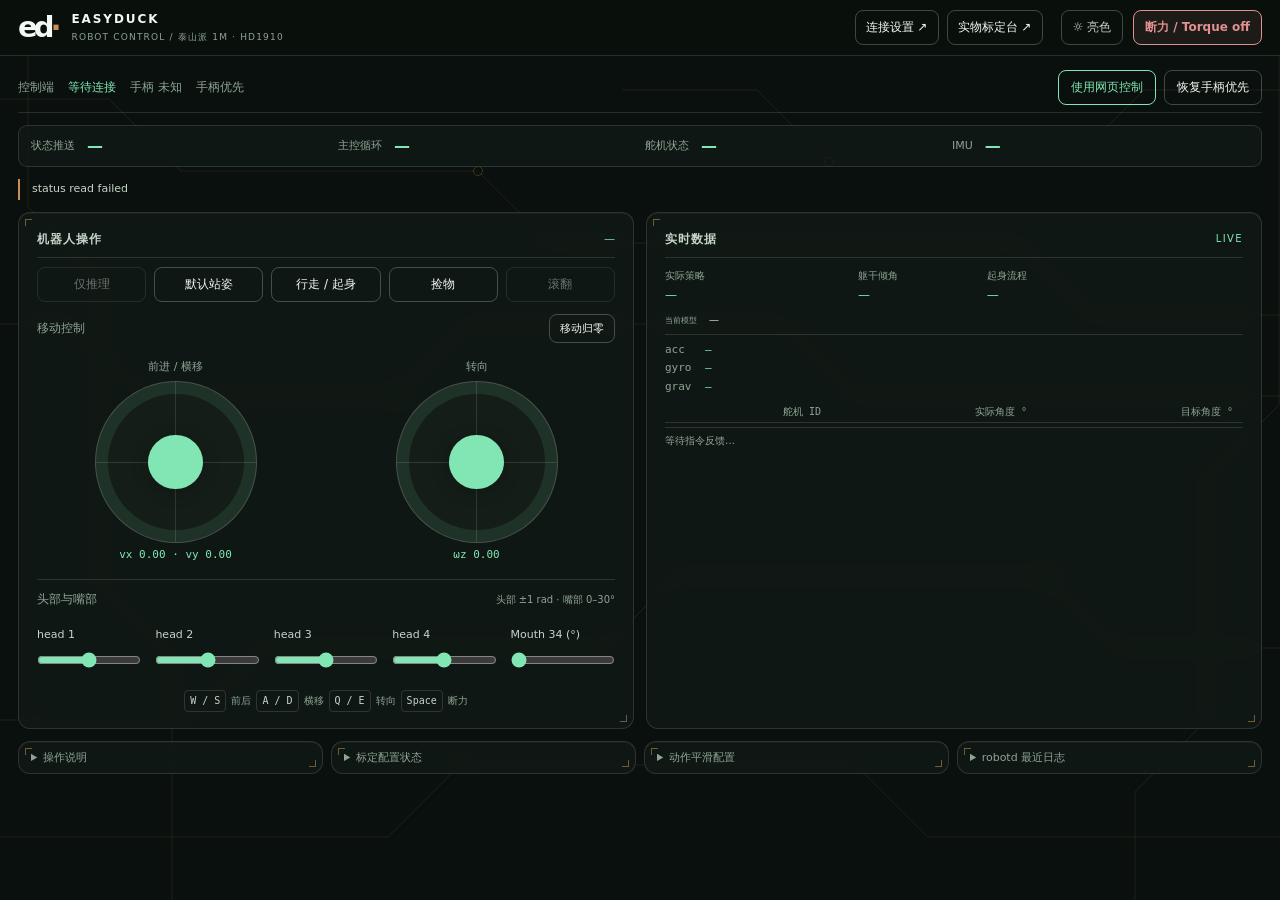
==== web/assets/index.html @ 4fa6df79 "feat(web): #261022 统一控制页主题并精简操作与数据布局 - 增加暗亮主题切换及主题偏好保存 - 统一背景、卡片、按钮和摇杆外观 - 并排显示操作区与实时数据，折叠辅助信息 - 调整中" ====
<!doctype html>
<html lang="zh-CN" data-theme="night">
<head><meta charset="utf-8"><meta name="setup-port" content="__SETUP_PORT__"><meta name="viewport" content="width=device-width, initial-scale=1">
<title>Easyduck · 机器人控制</title><link rel="stylesheet" href="style.css"></head>
<body>
<div class="pcb" aria-hidden="true"><svg viewBox="0 0 1600 1000" preserveAspectRatio="xMidYMid slice"><g class="traces">
<path d="M0 110H210L290 190H620L700 270H1220L1300 350H1600"/><path d="M0 360H170L250 440H530L610 360H960L1040 440H1600"/><path d="M1600 100H1360L1280 180H1010L930 100H780"/><path d="M0 800H300L380 720H760L840 640H1250L1330 720H1600"/><path d="M120 0V230L200 310V650L280 730V1000"/><path d="M1510 0V450L1430 530V800L1350 880V1000"/><path d="M0 930H520L600 850H1040L1120 930H1600"/>
</g><g class="pads"><circle cx="620" cy="190" r="5"/><circle cx="1010" cy="180" r="5"/><circle cx="530" cy="440" r="5"/><circle cx="1250" cy="640" r="5"/><circle cx="600" cy="850" r="5"/></g></svg></div>
<div class="wrap"><header class="top"><div class="brand"><span class="brand-mark" aria-hidden="true">ed<span>·</span></span><div class="titles"><b>EASYDUCK</b><span>ROBOT CONTROL / 泰山派 1M · HD1910</span></div></div><nav class="top-nav page-nav" aria-label="页面切换"><a id="nav-settings">连接设置 ↗</a><a id="nav-calibration">实物标定台 ↗</a></nav><div class="header-actions"><button id="theme-button" type="button" aria-label="切换暗亮主题">☼ 亮色</button><button class="stop" id="stop">断力 / Torque off</button></div></header>

<main class="page console-page">
<section class="connection-strip" aria-label="控制入口"><div class="connection-info">控制端 <b id="control-owner">等待连接</b><span>手柄 <span id="pad-connection">未知</span></span><span id="control-rule">手柄优先</span></div><div class="buttons"><button id="use-web">使用网页控制</button><button id="use-pad">恢复手柄优先</button></div></section>
<section class="metrics" aria-label="实时状态"><article><small>状态推送</small><strong id="rx">—</strong></article><article><small>主控循环</small><strong id="rl">—</strong></article><article><small>舵机状态</small><strong id="servos">—</strong></article><article><small>IMU</small><strong id="imu">—</strong></article></section>
<div class="status-message" id="message" role="status">正在连接机器人…</div>
<div class="console-grid">
<section class="card control-panel" aria-label="机器人操作">
<div class="panel-heading"><h2>机器人操作</h2><span id="mode">—</span></div>
<div class="buttons mode-buttons"><button data-mode="shadow" disabled title="当前网页未开放仅推理模式">仅推理</button><button data-mode="hold">默认站姿</button><button data-mode="policy">行走 / 起身</button><button id="pick">捡物</button><button id="roulade" disabled title="当前网页未开放滚翻控制">滚翻</button></div>
<div class="motion-heading"><h3>移动控制</h3><button id="zero">移动归零</button></div>
<div class="joysticks"><div class="joystick-side"><label id="left-label">前进 / 横移</label><div class="joy" id="joy-left" role="group" aria-labelledby="left-label"><div class="knob"></div></div><p class="joy-value">vx <span id="vxValue">0.00</span> · vy <span id="vyValue">0.00</span></p></div><div class="joystick-side"><label id="right-label">转向</label><div class="joy" id="joy-right" role="group" aria-labelledby="right-label"><div class="knob"></div></div><p class="joy-value">ωz <span id="wzValue">0.00</span></p></div></div>
<div class="head-heading"><h3>头部与嘴部</h3><span>头部 ±1 rad · 嘴部 0–30°</span></div><div class="controls" id="head-controls"></div>
<p class="key-note"><kbd>W / S</kbd> 前后 <kbd>A / D</kbd> 横移 <kbd>Q / E</kbd> 转向 <kbd>Space</kbd> 断力</p>
</section>
<section class="card data-panel" aria-label="实时数据">
<div class="panel-heading"><h2>实时数据</h2><span class="live-label">LIVE</span></div>
<div class="policy-strip"><div><small>实际策略</small><strong id="recovery-phase">—</strong></div><div><small>躯干倾角</small><strong id="tilt-angle">—</strong></div><div><small>起身流程</small><strong id="recovery-timer">—</strong></div></div>
<div class="model-line"><small>当前模型</small><span id="active-model">—</span></div>
<div class="imu-lines"><div><b>acc</b><span id="acc-values">—</span></div><div><b>gyro</b><span id="gyro-values">—</span></div><div><b>grav</b><span id="gravity-values">—</span></div></div>
<div class="table"><table><thead><tr><th>舵机 ID</th><th>实际角度 °</th><th>目标角度 °</th></tr></thead><tbody id="joints"></tbody></table></div>
<p class="hint" id="command-health">等待指令反馈…</p>
</section></div>
<div class="diagnostics">
<details class="card"><summary>操作说明</summary><p class="hint">默认站姿会上力；行走 / 起身启动策略；捡物请求 4 秒动作。打开页面或切换主题不会自动上力。窗口失焦或页面隐藏时移动输入归零，关闭页面释放网页控制权。</p><p class="hint">切换控制端会停止策略并保持当前姿态。进入标定会断力并停止正式控制，请先放稳机器人。状态请求成功不等于动作完成。</p><p class="hint">摇杆松手归零，最大速度 vx ±0.4、vy ±0.3、ωz ±1.0。头部参数单位为弧度，嘴部为 34 号舵机。</p></details>
<details class="card"><summary>标定配置状态</summary><p id="calibration-status" class="hint">标定状态：等待读取</p></details>
<details class="card"><summary>动作平滑配置</summary><div class="controls"><label>腿部 α<input id="leg-alpha" type="range" min="0" max="0.95" value="0.45" step="0.05" disabled></label><label>头部 α<input id="head-alpha" type="range" min="0" max="0.95" value="0.45" step="0.05" disabled></label></div><p class="hint">现有 IPC 不提供此设置，保持原配置。</p></details>
<details class="card"><summary>robotd 最近日志</summary><pre id="runtime-log">—</pre></details>
</div></main></div><script src="app.js"></script></body></html>
---- web/assets/style.css ----
:root{--bg:#0a100d;--panel:rgba(18,26,22,.82);--panel-solid:#141d18;--ink:#f2f8f3;--ink-2:#c6d5c9;--ink-3:#8ea595;--line:rgba(242,248,243,.13);--line-2:rgba(242,248,243,.24);--copper:#c99055;--copper-dim:rgba(201,144,85,.12);--pulse:#82e6b4;--pulse-dim:rgba(130,230,180,.10);--bad:#e29090;--card-hover:rgba(24,34,28,.92);--r:14px;color-scheme:dark}
html[data-theme=day]{--bg:#ece7dc;--panel:rgba(255,253,247,.88);--panel-solid:#fffdf7;--ink:#141a16;--ink-2:#3d4a41;--ink-3:#6f7d73;--line:rgba(20,26,22,.14);--line-2:rgba(20,26,22,.28);--copper:#8a5a24;--copper-dim:rgba(138,90,36,.09);--pulse:#2f7a55;--pulse-dim:rgba(47,122,85,.09);--bad:#a34f4f;--card-hover:rgba(255,253,247,.98);color-scheme:light}
*{box-sizing:border-box}html{scroll-padding-top:100px}body{margin:0;min-height:100vh;color:var(--ink);background:var(--bg);font:14px/1.75 "PingFang SC","Microsoft YaHei",system-ui,sans-serif;-webkit-font-smoothing:antialiased}button,input{font:inherit}button,a,input{touch-action:manipulation}[hidden]{display:none!important}
.pcb{position:fixed;inset:0;pointer-events:none;opacity:.7}.pcb svg{width:100%;height:100%}.traces{fill:none;stroke:var(--copper);stroke-width:1;opacity:.2}.pads{fill:var(--bg);stroke:var(--copper);opacity:.45}html[data-theme=day] .pcb{opacity:.6}.wrap{position:relative}.top{position:sticky;top:0;z-index:30;display:flex;align-items:center;justify-content:space-between;gap:20px;min-height:78px;padding:12px 30px;border-bottom:1px solid var(--line);background:var(--bg);background:color-mix(in srgb,var(--bg) 88%,transparent);backdrop-filter:blur(16px)}.brand{display:flex;align-items:center;gap:14px}.brand-mark{font-size:36px;font-weight:800;line-height:1;letter-spacing:-4px}.brand-mark span{color:var(--copper)}.titles b{display:block;font-size:14px;letter-spacing:.16em}.titles>span{display:block;font-size:10px;letter-spacing:.13em;color:var(--ink-3)}.header-actions{display:flex;align-items:center;gap:10px;flex-wrap:wrap}
button,.page-nav a{display:inline-flex;justify-content:center;align-items:center;font-size:13px;cursor:pointer;color:var(--ink);background:transparent;border:1px solid var(--line-2);border-radius:8px;padding:9px 15px;text-decoration:none;transition:background .2s,border-color .2s}button:hover,.page-nav a:hover{border-color:var(--pulse);background:var(--pulse-dim);color:var(--pulse)}button:focus-visible,a:focus-visible,summary:focus-visible{outline:2px solid var(--pulse);outline-offset:3px}button:disabled{opacity:.4;cursor:not-allowed}.stop{color:var(--bad);border-color:var(--bad);background:color-mix(in srgb,var(--bad) 9%,transparent);font-weight:600}.stop:hover{color:var(--bad);border-color:var(--bad);background:color-mix(in srgb,var(--bad) 18%,transparent)}#theme-button{font-size:12px;color:var(--ink-2)}#use-web{color:var(--pulse);border-color:var(--pulse)}.buttons{display:flex;flex-wrap:wrap;gap:10px}.page-nav{display:grid;gap:10px}.page-nav a{justify-content:space-between;padding:11px 13px}.page-nav a span{color:var(--copper)}.status-message{border-left:2px solid var(--copper);padding:2px 12px;font-size:12px;color:var(--ink-2);overflow-wrap:anywhere}#mode{font-size:12px;font-weight:400;letter-spacing:0;color:var(--pulse)}
.joysticks{display:flex;justify-content:space-around;gap:20px;margin:22px 0}.joystick-side{text-align:center;min-width:0}.joystick-side label{display:block;margin-bottom:14px;font-size:12px;color:var(--ink-3)}.joy{width:200px;max-width:100%;aspect-ratio:1;border-radius:50%;background:linear-gradient(var(--line),var(--line)) center/1px 100% no-repeat,linear-gradient(var(--line),var(--line)) center/100% 1px no-repeat,var(--panel-solid);border:1px solid var(--line-2);position:relative;touch-action:none;user-select:none;cursor:grab;box-shadow:inset 0 0 0 17px var(--pulse-dim)}.joy:active{cursor:grabbing;border-color:var(--pulse)}.knob{position:absolute;width:34%;height:34%;left:33%;top:33%;border-radius:50%;background:var(--pulse);box-shadow:0 3px 18px #0003;pointer-events:none}.joy-value{font:12px ui-monospace,monospace;color:var(--pulse);margin:14px 0 0}

.page{max-width:1760px;margin:auto;padding:10px 18px 16px;display:grid;gap:8px}.top{min-height:56px;padding:8px 18px;gap:18px}.brand-mark{font-size:29px}.titles b{font-size:12px}.titles>span{font-size:9px}.header-actions{flex-wrap:nowrap}.top-nav{margin-left:auto;display:flex;gap:8px}.top-nav a{font-size:12px;padding:6px 10px}.header-actions button{padding:6px 11px}.connection-strip{display:flex;justify-content:space-between;align-items:center;gap:12px;min-height:38px;border-bottom:1px solid var(--line);padding-bottom:7px}.connection-info{display:flex;align-items:center;flex-wrap:wrap;gap:14px;font-size:12px;color:var(--ink-3)}.connection-info b{color:var(--pulse);font-weight:550}.buttons{display:flex;flex-wrap:wrap;gap:8px}button{font-size:12px;padding:6px 12px}.connection-strip .buttons{flex-shrink:0}.metrics{display:grid;grid-template-columns:repeat(4,minmax(0,1fr));gap:10px;padding:6px 12px;border:1px solid var(--line);border-radius:9px;background:var(--panel)}.metrics article{display:flex;align-items:center;gap:12px;min-width:0}.metrics small{font-size:11px;color:var(--ink-3)}.metrics strong{font-size:16px;font-weight:550;color:var(--pulse);overflow-wrap:anywhere;font-variant-numeric:tabular-nums}.status-message{margin:0;font-size:11px;line-height:1.5;min-height:17px}.console-grid{display:grid;grid-template-columns:minmax(0,1fr) minmax(0,1fr);gap:12px;align-items:stretch}.card{position:relative;min-width:0;padding:12px 15px;background:var(--panel);border:1px solid var(--line);border-radius:12px;backdrop-filter:blur(9px);box-shadow:0 1px 0 #ffffff0a inset}.card:before,.card:after{content:"";position:absolute;width:6px;height:6px;border:1px solid var(--copper);opacity:.55;pointer-events:none}.card:before{top:6px;left:6px;border-right:0;border-bottom:0}.card:after{bottom:6px;right:6px;border-top:0;border-left:0}h2,h3,p{margin:0}h2{font-size:12px;font-weight:600;letter-spacing:.08em;color:var(--ink-2)}h3{font-size:12px;font-weight:500;color:var(--ink-3)}small,.hint{color:var(--ink-3)}.hint{font-size:11px;line-height:1.6;overflow-wrap:anywhere}.panel-heading{display:flex;align-items:center;justify-content:space-between;gap:12px;padding-bottom:7px;border-bottom:1px solid var(--line);margin-bottom:9px}.live-label{font-size:10px;letter-spacing:.14em;color:var(--pulse)}#mode{margin:0;font-size:11px;color:var(--pulse)}.mode-buttons button{flex:1;white-space:nowrap}.motion-heading,.head-heading{display:flex;align-items:center;justify-content:space-between;gap:10px;margin-top:12px}.motion-heading button{font-size:11px;padding:4px 10px}.head-heading{padding-top:9px;border-top:1px solid var(--line)}.head-heading span{font-size:10px;color:var(--ink-3)}.joysticks{margin:8px 0 10px;gap:24px}.joystick-side label{margin-bottom:5px;font-size:11px;color:var(--ink-3)}.joy{width:clamp(112px,18vh,156px);box-shadow:inset 0 0 0 12px var(--pulse-dim)}.joy-value{font-size:11px;margin-top:5px}.controls{display:grid;grid-template-columns:repeat(5,minmax(0,1fr));gap:14px;margin-top:10px}.controls label{font-size:11px;color:var(--ink-2);min-width:0}.controls input[type=range]{display:block;width:100%;margin:8px 0 4px;accent-color:var(--pulse)}.controls input:disabled{opacity:.4}.key-note{display:flex;align-items:center;justify-content:center;flex-wrap:wrap;gap:5px;margin-top:13px;font-size:10px;color:var(--ink-3)}kbd{padding:1px 5px;border:1px solid var(--line);border-radius:4px;font-size:10px;color:var(--ink-2)}
.policy-strip{display:grid;grid-template-columns:1fr .65fr 1.4fr;gap:10px;align-items:start}.policy-strip small{display:block;font-size:10px;margin-bottom:1px}.policy-strip strong{display:block;font-size:12px;font-weight:500;color:var(--pulse);overflow-wrap:anywhere}.model-line{display:flex;gap:12px;align-items:baseline;min-width:0;padding:5px 0;border-bottom:1px solid var(--line);font-size:10px}.model-line small{white-space:nowrap}.model-line span{min-width:0;overflow-wrap:anywhere;color:var(--ink-2)}.imu-lines{display:grid;grid-template-columns:1fr;gap:1px;padding:6px 0;font:11px/1.6 ui-monospace,monospace;color:var(--pulse)}.imu-lines div{display:flex;gap:10px}.imu-lines b{color:var(--ink-3);font-weight:400;min-width:30px}.table{overflow-x:auto}table{width:100%;border-collapse:collapse;text-align:right;font:11px/15px ui-monospace,monospace;font-variant-numeric:tabular-nums}td,th{padding:1px 9px;border-bottom:1px solid var(--line)}th{font-weight:400;font-size:10px;color:var(--ink-3)}tr:last-child td{border-bottom:0}tr.missing{opacity:.5}#command-health{font-size:10px;line-height:1.5;border-top:1px solid var(--line);padding-top:5px;margin-top:4px}.diagnostics{display:flex;align-items:start;gap:8px;flex-wrap:wrap}.diagnostics details{padding:6px 12px;flex:1;min-width:130px}.diagnostics details[open]{flex:1 0 100%}.diagnostics summary{cursor:pointer;color:var(--ink-3);font-size:11px}.diagnostics details[open] summary{color:var(--ink-2);margin-bottom:8px}.diagnostics .hint+.hint{margin-top:8px}.diagnostics .controls{grid-template-columns:repeat(2,minmax(0,1fr))}.warn{font-size:11px;color:var(--copper);overflow-wrap:anywhere}pre{margin:0;max-height:240px;overflow:auto;white-space:pre-wrap;overflow-wrap:anywhere;font-size:11px;color:var(--ink-3)}
@media(min-width:1100px) and (min-height:800px){.page{padding-top:14px;gap:12px}.card{padding:16px 18px}td,th{padding:3px 10px}.joysticks{margin:14px 0}.joy{width:clamp(130px,18vh,180px)}.head-heading{margin-top:18px}.controls{margin-top:15px}.key-note{margin-top:18px}}
@media(max-width:1000px){.top{flex-wrap:wrap;gap:8px}.titles>span{display:none}.top-nav{gap:6px}.metrics article{display:block}.metrics strong{display:block;font-size:15px}.connection-info{gap:8px}.controls{gap:8px}.card{padding:12px}.mode-buttons{gap:5px}.mode-buttons button{font-size:11px;padding:6px 7px}.policy-strip{grid-template-columns:1fr 1fr}.policy-strip>div:last-child{grid-column:1/-1}.joy{width:120px}.key-note{font-size:9px}}
@media(max-width:700px){.page{padding:10px;gap:10px}.console-grid{grid-template-columns:1fr;gap:10px}.connection-strip{align-items:start;flex-wrap:wrap}.connection-strip .buttons{width:100%}.connection-strip .buttons button{flex:1}.metrics{grid-template-columns:repeat(4,minmax(0,1fr));gap:7px;padding:8px}.metrics small{font-size:9px}.metrics strong{font-size:13px}.top{padding:8px 10px;position:sticky}.brand{gap:8px}.brand-mark{font-size:25px}.titles b{font-size:11px}.header-actions{margin-left:auto;gap:6px}.header-actions button{font-size:10px;padding:6px 8px}.top-nav{order:3;flex-basis:100%;margin:0;justify-content:flex-end}.top-nav a{font-size:11px;padding:4px 9px}.policy-strip{grid-template-columns:1fr .65fr 1.4fr}.policy-strip>div:last-child{grid-column:auto}.joy{width:136px}.controls{grid-template-columns:repeat(3,minmax(0,1fr));gap:10px}td,th{padding:3px 8px}.diagnostics details{min-width:calc(50% - 8px)}.diagnostics details[open]{min-width:100%}.head-heading span{font-size:9px}}
@media(prefers-reduced-motion:reduce){*,*:before,*:after{animation:none!important;transition:none!important}}

@media(min-width:1001px) and (max-height:760px){.top{min-height:50px;padding-top:5px;padding-bottom:5px}.page{gap:6px;padding:6px 16px 10px}.card{padding:10px 12px}.metrics{padding:4px 12px}td,th{line-height:14px}.joy{width:clamp(108px,16vh,136px)}.key-note{margin-top:8px}}
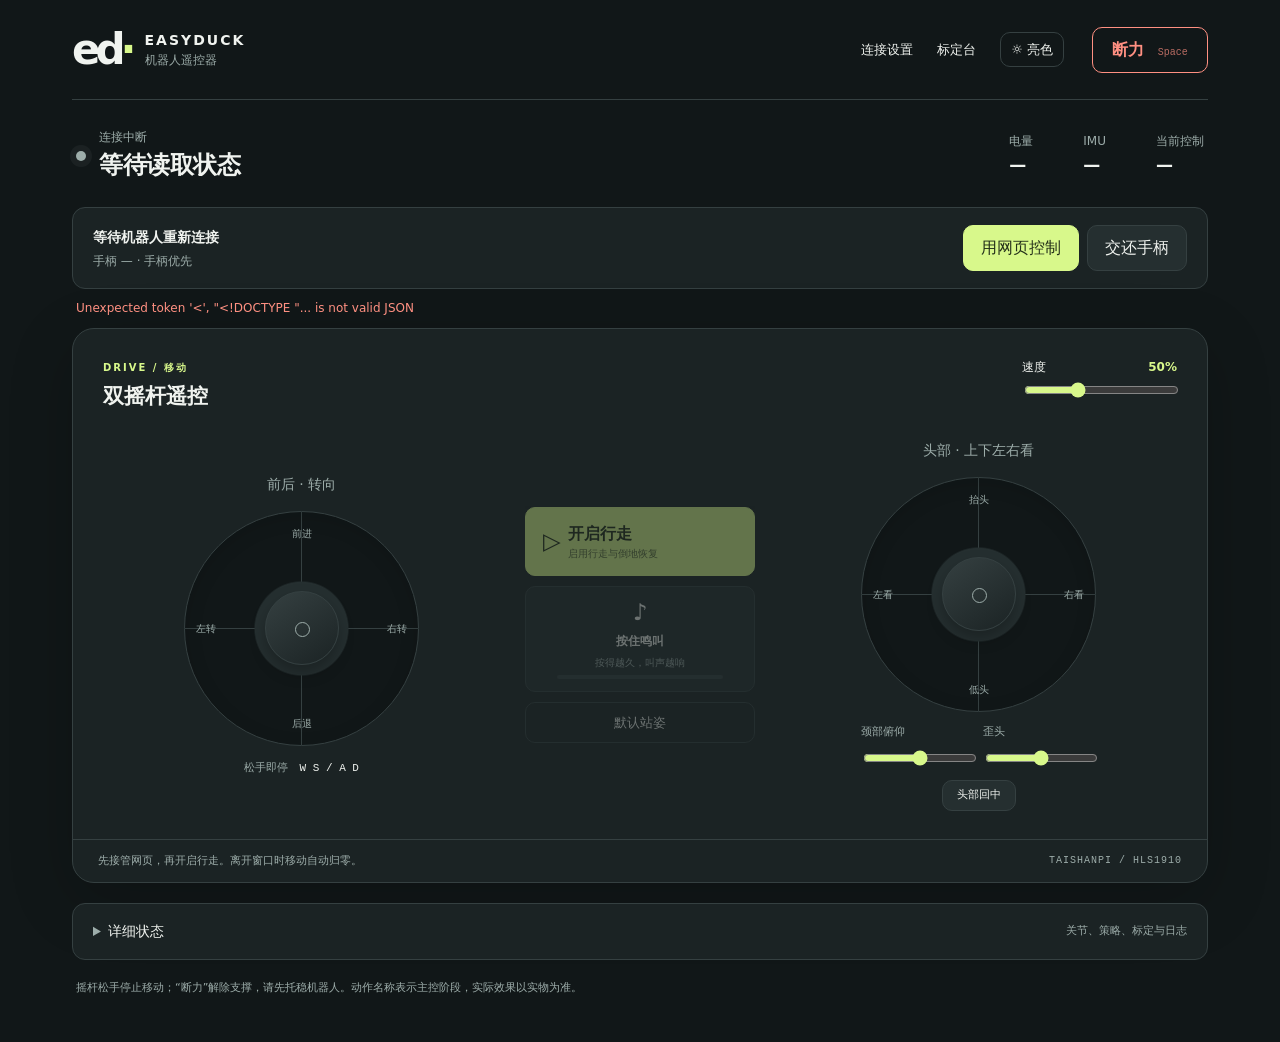
==== commit 08c93fe4: "feat(web): #261029 优化网页双摇杆遥控与按住鸣叫交互" ====
--- a/web/assets/index.html
+++ b/web/assets/index.html
@@ -1,37 +1,20 @@
 <!doctype html>
 <html lang="zh-CN" data-theme="night">
-<head><meta charset="utf-8"><meta name="setup-port" content="__SETUP_PORT__"><meta name="viewport" content="width=device-width, initial-scale=1">
-<title>Easyduck · 机器人控制</title><link rel="stylesheet" href="style.css"></head>
-<body>
-<div class="pcb" aria-hidden="true"><svg viewBox="0 0 1600 1000" preserveAspectRatio="xMidYMid slice"><g class="traces">
-<path d="M0 110H210L290 190H620L700 270H1220L1300 350H1600"/><path d="M0 360H170L250 440H530L610 360H960L1040 440H1600"/><path d="M1600 100H1360L1280 180H1010L930 100H780"/><path d="M0 800H300L380 720H760L840 640H1250L1330 720H1600"/><path d="M120 0V230L200 310V650L280 730V1000"/><path d="M1510 0V450L1430 530V800L1350 880V1000"/><path d="M0 930H520L600 850H1040L1120 930H1600"/>
-</g><g class="pads"><circle cx="620" cy="190" r="5"/><circle cx="1010" cy="180" r="5"/><circle cx="530" cy="440" r="5"/><circle cx="1250" cy="640" r="5"/><circle cx="600" cy="850" r="5"/></g></svg></div>
-<div class="wrap"><header class="top"><div class="brand"><span class="brand-mark" aria-hidden="true">ed<span>·</span></span><div class="titles"><b>EASYDUCK</b><span>ROBOT CONTROL / 泰山派 1M · HD1910</span></div></div><nav class="top-nav page-nav" aria-label="页面切换"><a id="nav-settings">连接设置 ↗</a><a id="nav-calibration">实物标定台 ↗</a></nav><div class="header-actions"><button id="theme-button" type="button" aria-label="切换暗亮主题">☼ 亮色</button><button class="stop" id="stop">断力 / Torque off</button></div></header>
-
-<main class="page console-page">
-<section class="connection-strip" aria-label="控制入口"><div class="connection-info">控制端 <b id="control-owner">等待连接</b><span>手柄 <span id="pad-connection">未知</span></span><span id="control-rule">手柄优先</span></div><div class="buttons"><button id="use-web">使用网页控制</button><button id="use-pad">恢复手柄优先</button></div></section>
-<section class="metrics" aria-label="实时状态"><article><small>状态推送</small><strong id="rx">—</strong></article><article><small>主控循环</small><strong id="rl">—</strong></article><article><small>舵机状态</small><strong id="servos">—</strong></article><article><small>IMU</small><strong id="imu">—</strong></article></section>
-<div class="status-message" id="message" role="status">正在连接机器人…</div>
-<div class="console-grid">
-<section class="card control-panel" aria-label="机器人操作">
-<div class="panel-heading"><h2>机器人操作</h2><span id="mode">—</span></div>
-<div class="buttons mode-buttons"><button data-mode="shadow" disabled title="当前网页未开放仅推理模式">仅推理</button><button data-mode="hold">默认站姿</button><button data-mode="policy">行走 / 起身</button><button id="pick">捡物</button><button id="roulade" disabled title="当前网页未开放滚翻控制">滚翻</button></div>
-<div class="motion-heading"><h3>移动控制</h3><button id="zero">移动归零</button></div>
-<div class="joysticks"><div class="joystick-side"><label id="left-label">前进 / 横移</label><div class="joy" id="joy-left" role="group" aria-labelledby="left-label"><div class="knob"></div></div><p class="joy-value">vx <span id="vxValue">0.00</span> · vy <span id="vyValue">0.00</span></p></div><div class="joystick-side"><label id="right-label">转向</label><div class="joy" id="joy-right" role="group" aria-labelledby="right-label"><div class="knob"></div></div><p class="joy-value">ωz <span id="wzValue">0.00</span></p></div></div>
-<div class="head-heading"><h3>头部与嘴部</h3><span>头部 ±1 rad · 嘴部 0–30°</span></div><div class="controls" id="head-controls"></div>
-<p class="key-note"><kbd>W / S</kbd> 前后 <kbd>A / D</kbd> 横移 <kbd>Q / E</kbd> 转向 <kbd>Space</kbd> 断力</p>
+<head><meta charset="utf-8"><meta name="setup-port" content="__SETUP_PORT__"><meta name="viewport" content="width=device-width, initial-scale=1, viewport-fit=cover"><title>Easyduck · 遥控器</title><link rel="stylesheet" href="style.css?v=20261029-default-pose"></head>
+<body><div class="wrap">
+<header class="top"><a class="brand" href="/" aria-label="Easyduck 遥控器"><span class="brand-mark">ed<span>·</span></span><span><b>EASYDUCK</b><small>机器人遥控器</small></span></a><nav aria-label="页面切换"><a id="nav-settings">连接设置</a><a id="nav-calibration">标定台</a><button id="theme-button" type="button">☼ 亮色</button></nav><button class="stop" id="stop">断力 <kbd>Space</kbd></button></header>
+<main>
+<section class="dashboard" aria-label="机器人状态"><div class="robot-status"><span class="status-dot" id="online-dot"></span><div><small id="connection-label">连接中</small><strong id="robot-phase">等待读取状态</strong></div></div><div class="vitals"><div><small>电量</small><strong id="battery">—</strong></div><div><small>IMU</small><strong id="imu">—</strong></div><div><small>当前控制</small><strong id="control-owner">—</strong></div></div></section>
+<section class="control-strip" aria-label="选择控制端"><div><b id="control-guide">正在连接机器人…</b><small>手柄 <span id="pad-connection">—</span> · <span id="control-rule">手柄优先</span></small></div><div class="buttons"><button class="primary" id="use-web">用网页控制</button><button id="use-pad">交还手柄</button></div></section>
+<div class="status-message" id="message" role="status" aria-live="polite">等待连接…</div>
+<section class="controller" aria-label="虚拟手柄">
+<div class="controller-top"><div><span class="eyebrow">DRIVE / 移动</span><h1>双摇杆遥控</h1></div><div class="speed"><label for="speed">速度 <b id="speed-value">50%</b></label><input id="speed" type="range" min="25" max="100" value="50" step="5" aria-label="移动速度比例"></div></div>
+<div class="gamepad">
+<div class="stick-area"><h2>前后 · 转向</h2><div class="joy" id="joy-left" role="group" aria-label="前后行走、左右转向摇杆"><div class="knob"></div><span class="axis up">前进</span><span class="axis down">后退</span><span class="axis left">左转</span><span class="axis right">右转</span></div><p>松手即停 <span class="key-hint">W S / A D</span></p></div>
+<div class="action-area"><button class="drive-button" data-mode="policy"><span class="button-symbol">▷</span><b>开启行走</b><small>启用行走与倒地恢复</small></button><div class="action-grid"><button id="sit" data-skill="sit_toggle" data-model="posture" hidden><span class="button-symbol">↕</span><b>坐下 / 起立</b></button><button id="pick" data-skill="ground_pick" data-model="ground_pick" hidden><span class="button-symbol">⌄</span><b>捡物</b></button><button id="call" aria-pressed="false"><span class="button-symbol">♪</span><b>按住鸣叫</b><small id="call-level">按得越久，叫声越响</small><span class="call-meter" aria-hidden="true"><i></i></span></button></div><button id="default-pose" class="default-pose" data-mode="hold">默认站姿</button></div>
+<div class="stick-area head-area"><h2>头部 · 上下左右看</h2><div class="joy" id="joy-right" role="group" aria-label="头部上下左右摇杆"><div class="knob"></div><span class="axis up">抬头</span><span class="axis down">低头</span><span class="axis left">左看</span><span class="axis right">右看</span></div><div class="head-controls" id="head-controls"><label>颈部俯仰<input id="head0" type="range" min="-1" max="1" value="0" step="0.02"></label><label>歪头<input id="head3" type="range" min="-1" max="1" value="0" step="0.02"></label></div><button id="head-zero" class="head-zero">头部回中</button></div>
+</div><footer class="controller-foot"><span>先接管网页，再开启行走。离开窗口时移动自动归零。</span><span class="mono">TAISHANPI / HLS1910</span></footer>
 </section>
-<section class="card data-panel" aria-label="实时数据">
-<div class="panel-heading"><h2>实时数据</h2><span class="live-label">LIVE</span></div>
-<div class="policy-strip"><div><small>实际策略</small><strong id="recovery-phase">—</strong></div><div><small>躯干倾角</small><strong id="tilt-angle">—</strong></div><div><small>起身流程</small><strong id="recovery-timer">—</strong></div></div>
-<div class="model-line"><small>当前模型</small><span id="active-model">—</span></div>
-<div class="imu-lines"><div><b>acc</b><span id="acc-values">—</span></div><div><b>gyro</b><span id="gyro-values">—</span></div><div><b>grav</b><span id="gravity-values">—</span></div></div>
-<div class="table"><table><thead><tr><th>舵机 ID</th><th>实际角度 °</th><th>目标角度 °</th></tr></thead><tbody id="joints"></tbody></table></div>
-<p class="hint" id="command-health">等待指令反馈…</p>
-</section></div>
-<div class="diagnostics">
-<details class="card"><summary>操作说明</summary><p class="hint">默认站姿会上力；行走 / 起身启动策略；捡物请求 4 秒动作。打开页面或切换主题不会自动上力。窗口失焦或页面隐藏时移动输入归零，关闭页面释放网页控制权。</p><p class="hint">切换控制端会停止策略并保持当前姿态。进入标定会断力并停止正式控制，请先放稳机器人。状态请求成功不等于动作完成。</p><p class="hint">摇杆松手归零，最大速度 vx ±0.4、vy ±0.3、ωz ±1.0。头部参数单位为弧度，嘴部为 34 号舵机。</p></details>
-<details class="card"><summary>标定配置状态</summary><p id="calibration-status" class="hint">标定状态：等待读取</p></details>
-<details class="card"><summary>动作平滑配置</summary><div class="controls"><label>腿部 α<input id="leg-alpha" type="range" min="0" max="0.95" value="0.45" step="0.05" disabled></label><label>头部 α<input id="head-alpha" type="range" min="0" max="0.95" value="0.45" step="0.05" disabled></label></div><p class="hint">现有 IPC 不提供此设置，保持原配置。</p></details>
-<details class="card"><summary>robotd 最近日志</summary><pre id="runtime-log">—</pre></details>
-</div></main></div><script src="app.js"></script></body></html>
+<section class="secondary"><details class="card" id="diagnostics"><summary><span>详细状态</span><small>关节、策略、标定与日志</small></summary><div class="detail-content"><div class="detail-metrics"><span>状态更新 <b id="rx">—</b></span><span>控制循环 <b id="rl">—</b></span><span>躯干倾角 <b id="tilt-angle">—</b></span></div><p id="mode"></p><p>当前策略 <b id="recovery-phase">—</b></p><p class="model-line">模型 <span id="active-model">—</span></p><p id="recovery-timer"></p><p id="command-health"></p><div class="imu-lines"><p>角速度 <span id="gyro-values">—</span></p><p>重力方向 <span id="gravity-values">—</span></p></div><div class="table"><table><thead><tr><th>舵机 ID</th><th>当前角度 °</th><th>目标角度 °</th></tr></thead><tbody id="joints"></tbody></table></div><p id="calibration-status"></p><details><summary>主控日志</summary><pre id="runtime-log">—</pre></details></div></details></section>
+<p class="footnote">摇杆松手停止移动；“断力”解除支撑，请先托稳机器人。动作名称表示主控阶段，实际效果以实物为准。</p>
+</main></div><script src="app.js?v=20261029-default-pose"></script></body></html>
--- a/web/assets/style.css
+++ b/web/assets/style.css
@@ -1,15 +1,129 @@
-:root{--bg:#0a100d;--panel:rgba(18,26,22,.82);--panel-solid:#141d18;--ink:#f2f8f3;--ink-2:#c6d5c9;--ink-3:#8ea595;--line:rgba(242,248,243,.13);--line-2:rgba(242,248,243,.24);--copper:#c99055;--copper-dim:rgba(201,144,85,.12);--pulse:#82e6b4;--pulse-dim:rgba(130,230,180,.10);--bad:#e29090;--card-hover:rgba(24,34,28,.92);--r:14px;color-scheme:dark}
-html[data-theme=day]{--bg:#ece7dc;--panel:rgba(255,253,247,.88);--panel-solid:#fffdf7;--ink:#141a16;--ink-2:#3d4a41;--ink-3:#6f7d73;--line:rgba(20,26,22,.14);--line-2:rgba(20,26,22,.28);--copper:#8a5a24;--copper-dim:rgba(138,90,36,.09);--pulse:#2f7a55;--pulse-dim:rgba(47,122,85,.09);--bad:#a34f4f;--card-hover:rgba(255,253,247,.98);color-scheme:light}
-*{box-sizing:border-box}html{scroll-padding-top:100px}body{margin:0;min-height:100vh;color:var(--ink);background:var(--bg);font:14px/1.75 "PingFang SC","Microsoft YaHei",system-ui,sans-serif;-webkit-font-smoothing:antialiased}button,input{font:inherit}button,a,input{touch-action:manipulation}[hidden]{display:none!important}
-.pcb{position:fixed;inset:0;pointer-events:none;opacity:.7}.pcb svg{width:100%;height:100%}.traces{fill:none;stroke:var(--copper);stroke-width:1;opacity:.2}.pads{fill:var(--bg);stroke:var(--copper);opacity:.45}html[data-theme=day] .pcb{opacity:.6}.wrap{position:relative}.top{position:sticky;top:0;z-index:30;display:flex;align-items:center;justify-content:space-between;gap:20px;min-height:78px;padding:12px 30px;border-bottom:1px solid var(--line);background:var(--bg);background:color-mix(in srgb,var(--bg) 88%,transparent);backdrop-filter:blur(16px)}.brand{display:flex;align-items:center;gap:14px}.brand-mark{font-size:36px;font-weight:800;line-height:1;letter-spacing:-4px}.brand-mark span{color:var(--copper)}.titles b{display:block;font-size:14px;letter-spacing:.16em}.titles>span{display:block;font-size:10px;letter-spacing:.13em;color:var(--ink-3)}.header-actions{display:flex;align-items:center;gap:10px;flex-wrap:wrap}
-button,.page-nav a{display:inline-flex;justify-content:center;align-items:center;font-size:13px;cursor:pointer;color:var(--ink);background:transparent;border:1px solid var(--line-2);border-radius:8px;padding:9px 15px;text-decoration:none;transition:background .2s,border-color .2s}button:hover,.page-nav a:hover{border-color:var(--pulse);background:var(--pulse-dim);color:var(--pulse)}button:focus-visible,a:focus-visible,summary:focus-visible{outline:2px solid var(--pulse);outline-offset:3px}button:disabled{opacity:.4;cursor:not-allowed}.stop{color:var(--bad);border-color:var(--bad);background:color-mix(in srgb,var(--bad) 9%,transparent);font-weight:600}.stop:hover{color:var(--bad);border-color:var(--bad);background:color-mix(in srgb,var(--bad) 18%,transparent)}#theme-button{font-size:12px;color:var(--ink-2)}#use-web{color:var(--pulse);border-color:var(--pulse)}.buttons{display:flex;flex-wrap:wrap;gap:10px}.page-nav{display:grid;gap:10px}.page-nav a{justify-content:space-between;padding:11px 13px}.page-nav a span{color:var(--copper)}.status-message{border-left:2px solid var(--copper);padding:2px 12px;font-size:12px;color:var(--ink-2);overflow-wrap:anywhere}#mode{font-size:12px;font-weight:400;letter-spacing:0;color:var(--pulse)}
-.joysticks{display:flex;justify-content:space-around;gap:20px;margin:22px 0}.joystick-side{text-align:center;min-width:0}.joystick-side label{display:block;margin-bottom:14px;font-size:12px;color:var(--ink-3)}.joy{width:200px;max-width:100%;aspect-ratio:1;border-radius:50%;background:linear-gradient(var(--line),var(--line)) center/1px 100% no-repeat,linear-gradient(var(--line),var(--line)) center/100% 1px no-repeat,var(--panel-solid);border:1px solid var(--line-2);position:relative;touch-action:none;user-select:none;cursor:grab;box-shadow:inset 0 0 0 17px var(--pulse-dim)}.joy:active{cursor:grabbing;border-color:var(--pulse)}.knob{position:absolute;width:34%;height:34%;left:33%;top:33%;border-radius:50%;background:var(--pulse);box-shadow:0 3px 18px #0003;pointer-events:none}.joy-value{font:12px ui-monospace,monospace;color:var(--pulse);margin:14px 0 0}
+:root{color-scheme:dark;--bg:#111718;--panel:#1b2324;--raised:#252f30;--line:#354041;--text:#f0f3ef;--muted:#9dadaa;--accent:#d8f88b;--ink:#24301a;--danger:#ff9082;--shadow:0 18px 65px #0003}*{box-sizing:border-box}html[data-theme=day]{color-scheme:light;--bg:#eef1e9;--panel:#fff;--raised:#f2f5ed;--line:#d7dfd1;--text:#202c28;--muted:#63756b;--accent:#c9e97c;--ink:#253518;--danger:#bd3f32;--shadow:0 18px 55px #25351a0a}body{margin:0;background:var(--bg);color:var(--text);font-family:system-ui,-apple-system,"Segoe UI","Microsoft YaHei",sans-serif;line-height:1.5}button,a,input{-webkit-tap-highlight-color:transparent}button,a{touch-action:manipulation}button{font:inherit;color:var(--text);background:var(--raised);border:1px solid var(--line);border-radius:10px;padding:10px 17px;cursor:pointer;transition:background .15s,transform .15s}button:hover:not(:disabled){border-color:var(--accent);background:var(--line)}button:active:not(:disabled){transform:scale(.98)}button:disabled{opacity:.38;cursor:not-allowed}button:focus-visible,a:focus-visible,input:focus-visible,.joy:focus-visible{outline:3px solid var(--accent);outline-offset:4px}[hidden]{display:none!important}a{color:inherit;text-decoration:none}a:hover{color:var(--accent)}small{font-size:12px;color:var(--muted)}b,strong{font-weight:650}
+.wrap{max-width:1200px;padding:0 32px;margin:auto}
+.top{min-height:100px;display:flex;align-items:center;gap:28px;border-bottom:1px solid var(--line)}
+.brand{display:flex;gap:13px;align-items:center}
+.brand>span:last-child{display:grid;gap:0}
+.brand b{font-size:14px;letter-spacing:2px}
+.brand-mark{font-size:42px;font-weight:800;letter-spacing:-5px}
+.brand-mark>span{color:var(--accent)}nav{margin-left:auto;display:flex;align-items:center;gap:24px;font-size:13px}nav button{padding:7px 10px;background:transparent}
+.stop{color:var(--danger);border-color:var(--danger);background:transparent;font-weight:700;min-width:116px}
+.stop:hover:not(:disabled){background:#ff908218;border-color:var(--danger)}kbd{font:10px monospace;opacity:.7;margin-left:8px}main{padding:28px 0 25px}
+.dashboard{display:flex;justify-content:space-between;align-items:center;gap:28px;padding:0 4px 24px}
+.robot-status{display:flex;gap:13px;align-items:center}
+.status-dot{width:10px;height:10px;border-radius:50%;background:var(--muted);box-shadow:0 0 0 6px #9dadaa12}
+.status-dot.online{background:var(--accent);box-shadow:0 0 0 6px #d8f88b12}
+.robot-status>div{display:grid;gap:1px}
+.robot-status strong{font-size:24px;letter-spacing:-.5px}
+.vitals{display:flex;gap:50px}
+.vitals>div{display:grid;gap:3px}
+.vitals strong{font-size:17px}
+.control-strip{display:flex;justify-content:space-between;align-items:center;gap:16px;padding:17px 20px;background:var(--panel);border:1px solid var(--line);border-radius:13px}
+.control-strip>div:first-child{display:grid;gap:4px}
+.control-strip b{font-size:14px}
+.buttons{display:flex;gap:8px}
+.primary,.drive-button{background:var(--accent);color:var(--ink);border-color:var(--accent)}
+.primary:hover:not(:disabled),.drive-button:hover:not(:disabled){background:#e7ffb0}
+.status-message{font-size:12px;color:var(--muted);min-height:39px;padding:10px 4px}
+.status-message.error{color:var(--danger)}
+.controller{border:1px solid var(--line);border-radius:22px;background:var(--panel);box-shadow:var(--shadow);overflow:hidden}
+.controller-top{display:flex;justify-content:space-between;align-items:center;padding:25px 30px 15px}
+.eyebrow{font-size:10px;font-weight:650;letter-spacing:2px;color:var(--accent)}h1{font-size:21px;margin:3px 0 0;font-weight:600}
+.speed{width:155px}
+.speed label{display:flex;justify-content:space-between;font-size:12px}
+.speed b{color:var(--accent)}input[type=range]{accent-color:var(--accent);width:100%;height:24px;cursor:pointer}
+.gamepad{display:grid;grid-template-columns:1fr 230px 1fr;align-items:center;gap:25px;padding:12px 30px 28px}
+.stick-area{text-align:center}
+.stick-area h2{font-size:14px;font-weight:500;color:var(--muted);margin:0 0 16px}
+.stick-area p{color:var(--muted);font-size:11px;margin:14px 0 0}
+.key-hint{display:inline-block;margin-left:8px;font-family:monospace;color:var(--text)}
+.joy{width:clamp(160px,19vw,235px);height:clamp(160px,19vw,235px);margin:auto;border-radius:50%;position:relative;display:grid;place-items:center;touch-action:none;user-select:none;background:radial-gradient(circle,var(--raised) 0 28%,transparent 29%),linear-gradient(transparent calc(50% - .5px),var(--line) 50%,transparent calc(50% + .5px)),linear-gradient(90deg,transparent calc(50% - .5px),var(--line) 50%,transparent calc(50% + .5px)),var(--bg);border:1px solid var(--line);box-shadow:inset 0 4px 18px #0002}
+.joy[aria-disabled=true]{opacity:.45}
+.knob{width:74px;height:74px;border:1px solid var(--line);border-radius:50%;background:linear-gradient(145deg,var(--line),var(--panel));box-shadow:0 8px 15px #0004;z-index:2;pointer-events:none}
+.knob:after{content:'';position:absolute;width:13px;height:13px;left:calc(50% - 6.5px);top:calc(50% - 6.5px);border:1px solid var(--muted);border-radius:50%}
+.axis{position:absolute;color:var(--muted);font-size:10px;pointer-events:none}
+.up{top:14px}
+.down{bottom:14px}
+.left{left:11px}
+.right{right:11px}
+.action-area{display:grid;gap:10px}
+.drive-button{display:grid;grid-template-columns:25px 1fr;align-items:center;text-align:left;padding:14px 17px}
+.drive-button small{color:var(--ink);opacity:.7;grid-column:2;font-size:10px}
+.button-symbol{font-size:23px;line-height:1.2;font-family:system-ui}
+.drive-button .button-symbol{grid-row:span 2}
+.action-grid{display:grid;grid-template-columns:1fr 1fr;gap:9px}
+.action-grid button{display:grid;justify-items:center;gap:5px;padding:12px 3px;font-size:12px}
+.default-pose{font-size:13px;background:transparent}
+.default-pose small{font-size:10px;margin-left:6px}
+.controller-foot{display:flex;justify-content:space-between;gap:10px;border-top:1px solid var(--line);padding:13px 25px;color:var(--muted);font-size:11px}
+.mono{font-family:monospace;letter-spacing:1px;font-size:10px}
+.secondary{margin-top:20px;display:grid;grid-template-columns:1fr;gap:14px;align-items:start}
+.card{border:1px solid var(--line);border-radius:13px;background:var(--panel);overflow:hidden}summary{cursor:pointer;padding:17px 20px;font-size:14px;user-select:none}summary small{float:right;margin-top:2px;font-size:11px}summary::marker{color:var(--muted)}
+.detail-content{padding:0 20px 20px;font-size:12px;color:var(--muted)}
+.section-actions{display:flex;gap:9px;margin-bottom:15px}
+.head-controls{display:grid;grid-template-columns:1fr 1fr;gap:12px 20px}
+.head-controls label{display:grid;gap:4px}
+.detail-metrics{display:flex;flex-wrap:wrap;gap:12px}
+.detail-metrics b{color:var(--text)}
+.table{max-height:270px;overflow:auto}table{width:100%;border-collapse:collapse;text-align:right}td,th{padding:7px 8px;border-bottom:1px solid var(--line)}td:first-child,th:first-child{text-align:left}th{font-weight:500}
+.model-line,pre,#calibration-status{overflow-wrap:anywhere;word-break:break-word}pre{white-space:pre-wrap;max-height:300px;overflow:auto;font-size:10px}
+.footnote{font-size:11px;color:var(--muted);margin:20px 4px}
+.warn{color:var(--danger)}
+@media(max-width:850px){.wrap{padding:0 20px}
+.gamepad{grid-template-columns:1fr 180px 1fr;padding:15px 16px 25px;gap:8px}
+.joy{width:170px;height:170px}
+.knob{width:62px;height:62px}
+.vitals{gap:25px}
+.top{gap:16px}nav{gap:15px}
+.controller-foot .mono{display:none}}
+@media(max-width:620px){.wrap{padding:0 14px}
+.top{min-height:82px;flex-wrap:wrap;padding:13px 0;gap:8px}
+.brand-mark{font-size:32px}
+.brand b{font-size:11px}
+.brand small{font-size:10px}
+.top nav{order:3;width:100%;justify-content:space-between;border-top:1px solid var(--line);padding-top:9px}
+.stop{margin-left:auto;min-width:86px;padding:8px 12px}
+.stop kbd{display:none}main{padding-top:20px}
+.dashboard{padding-bottom:18px;gap:12px}
+.robot-status strong{font-size:18px}
+.vitals{gap:18px}
+.vitals>div:nth-child(2){display:none}
+.vitals strong{font-size:13px}
+.control-strip{padding:13px;align-items:stretch;flex-direction:column;gap:12px}
+.control-strip .buttons button{flex:1;padding:9px;font-size:12px}
+.control-strip b{font-size:12px}
+.controller-top{padding:20px 18px 10px}
+.speed{width:115px}h1{font-size:18px}
+.gamepad{grid-template-columns:1fr 1fr;padding:15px 10px 20px;gap:20px 6px}
+.stick-area:first-child{grid-column:1;grid-row:1}
+.stick-area:last-child{grid-column:2;grid-row:1}
+.joy{width:min(38vw,190px);height:min(38vw,190px)}
+.knob{width:52px;height:52px}
+.stick-area h2{margin-bottom:12px;font-size:12px}
+.axis{font-size:9px}
+.up{top:8px}
+.down{bottom:8px}
+.left{left:7px}
+.right{right:7px}
+.action-area{grid-column:1/-1;grid-row:2;padding:0 6px;grid-template-columns:1fr 1fr}
+.drive-button{grid-column:1/-1;grid-template-columns:30px 1fr;text-align:left;padding:13px 19px}
+.drive-button b{font-size:14px}
+.action-grid{grid-column:1/-1;grid-template-columns:repeat(3,1fr)}
+.action-grid button{font-size:12px;padding:12px 5px}
+.default-pose{grid-column:1/-1}
+.controller-foot{padding:12px 16px;font-size:10px}
+.secondary{grid-template-columns:1fr}
+.footnote{font-size:10px}
+.key-hint{display:none}}
+@media(prefers-reduced-motion:reduce){*{transition:none!important}}
 
-.page{max-width:1760px;margin:auto;padding:10px 18px 16px;display:grid;gap:8px}.top{min-height:56px;padding:8px 18px;gap:18px}.brand-mark{font-size:29px}.titles b{font-size:12px}.titles>span{font-size:9px}.header-actions{flex-wrap:nowrap}.top-nav{margin-left:auto;display:flex;gap:8px}.top-nav a{font-size:12px;padding:6px 10px}.header-actions button{padding:6px 11px}.connection-strip{display:flex;justify-content:space-between;align-items:center;gap:12px;min-height:38px;border-bottom:1px solid var(--line);padding-bottom:7px}.connection-info{display:flex;align-items:center;flex-wrap:wrap;gap:14px;font-size:12px;color:var(--ink-3)}.connection-info b{color:var(--pulse);font-weight:550}.buttons{display:flex;flex-wrap:wrap;gap:8px}button{font-size:12px;padding:6px 12px}.connection-strip .buttons{flex-shrink:0}.metrics{display:grid;grid-template-columns:repeat(4,minmax(0,1fr));gap:10px;padding:6px 12px;border:1px solid var(--line);border-radius:9px;background:var(--panel)}.metrics article{display:flex;align-items:center;gap:12px;min-width:0}.metrics small{font-size:11px;color:var(--ink-3)}.metrics strong{font-size:16px;font-weight:550;color:var(--pulse);overflow-wrap:anywhere;font-variant-numeric:tabular-nums}.status-message{margin:0;font-size:11px;line-height:1.5;min-height:17px}.console-grid{display:grid;grid-template-columns:minmax(0,1fr) minmax(0,1fr);gap:12px;align-items:stretch}.card{position:relative;min-width:0;padding:12px 15px;background:var(--panel);border:1px solid var(--line);border-radius:12px;backdrop-filter:blur(9px);box-shadow:0 1px 0 #ffffff0a inset}.card:before,.card:after{content:"";position:absolute;width:6px;height:6px;border:1px solid var(--copper);opacity:.55;pointer-events:none}.card:before{top:6px;left:6px;border-right:0;border-bottom:0}.card:after{bottom:6px;right:6px;border-top:0;border-left:0}h2,h3,p{margin:0}h2{font-size:12px;font-weight:600;letter-spacing:.08em;color:var(--ink-2)}h3{font-size:12px;font-weight:500;color:var(--ink-3)}small,.hint{color:var(--ink-3)}.hint{font-size:11px;line-height:1.6;overflow-wrap:anywhere}.panel-heading{display:flex;align-items:center;justify-content:space-between;gap:12px;padding-bottom:7px;border-bottom:1px solid var(--line);margin-bottom:9px}.live-label{font-size:10px;letter-spacing:.14em;color:var(--pulse)}#mode{margin:0;font-size:11px;color:var(--pulse)}.mode-buttons button{flex:1;white-space:nowrap}.motion-heading,.head-heading{display:flex;align-items:center;justify-content:space-between;gap:10px;margin-top:12px}.motion-heading button{font-size:11px;padding:4px 10px}.head-heading{padding-top:9px;border-top:1px solid var(--line)}.head-heading span{font-size:10px;color:var(--ink-3)}.joysticks{margin:8px 0 10px;gap:24px}.joystick-side label{margin-bottom:5px;font-size:11px;color:var(--ink-3)}.joy{width:clamp(112px,18vh,156px);box-shadow:inset 0 0 0 12px var(--pulse-dim)}.joy-value{font-size:11px;margin-top:5px}.controls{display:grid;grid-template-columns:repeat(5,minmax(0,1fr));gap:14px;margin-top:10px}.controls label{font-size:11px;color:var(--ink-2);min-width:0}.controls input[type=range]{display:block;width:100%;margin:8px 0 4px;accent-color:var(--pulse)}.controls input:disabled{opacity:.4}.key-note{display:flex;align-items:center;justify-content:center;flex-wrap:wrap;gap:5px;margin-top:13px;font-size:10px;color:var(--ink-3)}kbd{padding:1px 5px;border:1px solid var(--line);border-radius:4px;font-size:10px;color:var(--ink-2)}
-.policy-strip{display:grid;grid-template-columns:1fr .65fr 1.4fr;gap:10px;align-items:start}.policy-strip small{display:block;font-size:10px;margin-bottom:1px}.policy-strip strong{display:block;font-size:12px;font-weight:500;color:var(--pulse);overflow-wrap:anywhere}.model-line{display:flex;gap:12px;align-items:baseline;min-width:0;padding:5px 0;border-bottom:1px solid var(--line);font-size:10px}.model-line small{white-space:nowrap}.model-line span{min-width:0;overflow-wrap:anywhere;color:var(--ink-2)}.imu-lines{display:grid;grid-template-columns:1fr;gap:1px;padding:6px 0;font:11px/1.6 ui-monospace,monospace;color:var(--pulse)}.imu-lines div{display:flex;gap:10px}.imu-lines b{color:var(--ink-3);font-weight:400;min-width:30px}.table{overflow-x:auto}table{width:100%;border-collapse:collapse;text-align:right;font:11px/15px ui-monospace,monospace;font-variant-numeric:tabular-nums}td,th{padding:1px 9px;border-bottom:1px solid var(--line)}th{font-weight:400;font-size:10px;color:var(--ink-3)}tr:last-child td{border-bottom:0}tr.missing{opacity:.5}#command-health{font-size:10px;line-height:1.5;border-top:1px solid var(--line);padding-top:5px;margin-top:4px}.diagnostics{display:flex;align-items:start;gap:8px;flex-wrap:wrap}.diagnostics details{padding:6px 12px;flex:1;min-width:130px}.diagnostics details[open]{flex:1 0 100%}.diagnostics summary{cursor:pointer;color:var(--ink-3);font-size:11px}.diagnostics details[open] summary{color:var(--ink-2);margin-bottom:8px}.diagnostics .hint+.hint{margin-top:8px}.diagnostics .controls{grid-template-columns:repeat(2,minmax(0,1fr))}.warn{font-size:11px;color:var(--copper);overflow-wrap:anywhere}pre{margin:0;max-height:240px;overflow:auto;white-space:pre-wrap;overflow-wrap:anywhere;font-size:11px;color:var(--ink-3)}
-@media(min-width:1100px) and (min-height:800px){.page{padding-top:14px;gap:12px}.card{padding:16px 18px}td,th{padding:3px 10px}.joysticks{margin:14px 0}.joy{width:clamp(130px,18vh,180px)}.head-heading{margin-top:18px}.controls{margin-top:15px}.key-note{margin-top:18px}}
-@media(max-width:1000px){.top{flex-wrap:wrap;gap:8px}.titles>span{display:none}.top-nav{gap:6px}.metrics article{display:block}.metrics strong{display:block;font-size:15px}.connection-info{gap:8px}.controls{gap:8px}.card{padding:12px}.mode-buttons{gap:5px}.mode-buttons button{font-size:11px;padding:6px 7px}.policy-strip{grid-template-columns:1fr 1fr}.policy-strip>div:last-child{grid-column:1/-1}.joy{width:120px}.key-note{font-size:9px}}
-@media(max-width:700px){.page{padding:10px;gap:10px}.console-grid{grid-template-columns:1fr;gap:10px}.connection-strip{align-items:start;flex-wrap:wrap}.connection-strip .buttons{width:100%}.connection-strip .buttons button{flex:1}.metrics{grid-template-columns:repeat(4,minmax(0,1fr));gap:7px;padding:8px}.metrics small{font-size:9px}.metrics strong{font-size:13px}.top{padding:8px 10px;position:sticky}.brand{gap:8px}.brand-mark{font-size:25px}.titles b{font-size:11px}.header-actions{margin-left:auto;gap:6px}.header-actions button{font-size:10px;padding:6px 8px}.top-nav{order:3;flex-basis:100%;margin:0;justify-content:flex-end}.top-nav a{font-size:11px;padding:4px 9px}.policy-strip{grid-template-columns:1fr .65fr 1.4fr}.policy-strip>div:last-child{grid-column:auto}.joy{width:136px}.controls{grid-template-columns:repeat(3,minmax(0,1fr));gap:10px}td,th{padding:3px 8px}.diagnostics details{min-width:calc(50% - 8px)}.diagnostics details[open]{min-width:100%}.head-heading span{font-size:9px}}
-@media(prefers-reduced-motion:reduce){*,*:before,*:after{animation:none!important;transition:none!important}}
 
-@media(min-width:1001px) and (max-height:760px){.top{min-height:50px;padding-top:5px;padding-bottom:5px}.page{gap:6px;padding:6px 16px 10px}.card{padding:10px 12px}.metrics{padding:4px 12px}td,th{line-height:14px}.joy{width:clamp(108px,16vh,136px)}.key-note{margin-top:8px}}
+
+.top{position:sticky;top:0;z-index:10;background:var(--bg)}
+
+#call{grid-column:1/-1;touch-action:none;user-select:none;position:relative;overflow:hidden}
+#call[aria-pressed=true]{border-color:var(--accent);background:var(--line)}
+#call small{font-size:10px}.call-meter{width:75%;height:4px;border-radius:4px;background:var(--line);overflow:hidden}
+.call-meter i{display:block;height:100%;width:var(--call-level,0%);background:var(--accent)}
+.head-area .head-controls{max-width:235px;margin:12px auto 0;gap:8px;text-align:left;font-size:11px;color:var(--muted)}
+.head-zero{padding:6px 14px;font-size:11px;margin-top:8px}
+@media(max-width:620px){#call{grid-column:auto}.head-area .head-controls{max-width:170px;gap:7px}.head-controls input{height:28px}}
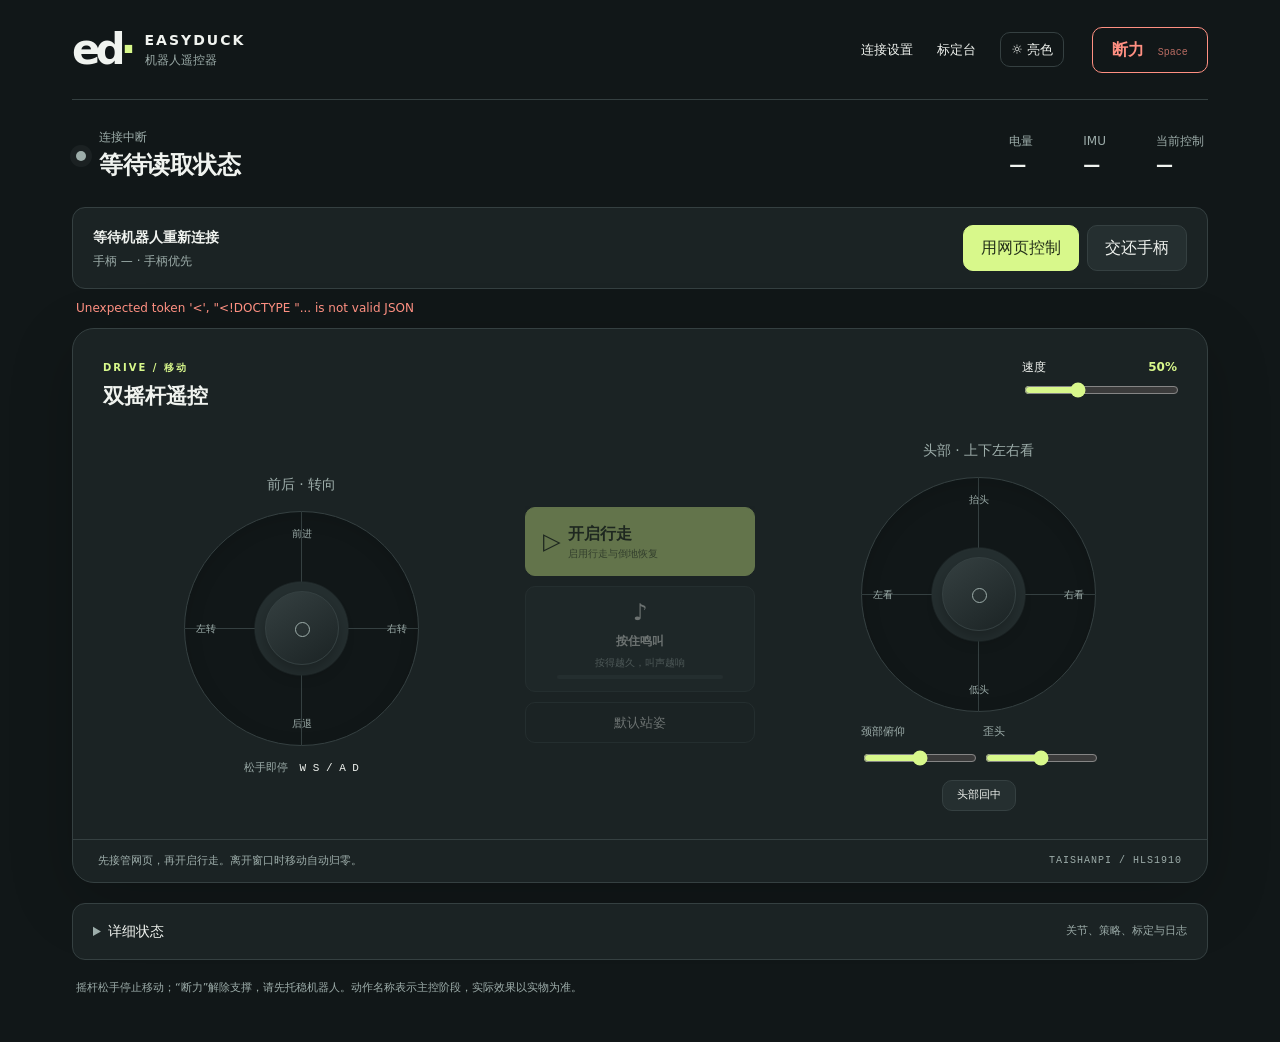
==== commit 535ae998: "fix(web): #261030 USB断开后切换页面回退WiFi地址" ====
--- a/web/assets/index.html
+++ b/web/assets/index.html
@@ -1,6 +1,6 @@
 <!doctype html>
 <html lang="zh-CN" data-theme="night">
-<head><meta charset="utf-8"><meta name="setup-port" content="__SETUP_PORT__"><meta name="viewport" content="width=device-width, initial-scale=1, viewport-fit=cover"><title>Easyduck · 遥控器</title><link rel="stylesheet" href="style.css?v=20261029-default-pose"></head>
+<head><meta charset="utf-8"><meta name="setup-port" content="__SETUP_PORT__"><meta name="viewport" content="width=device-width, initial-scale=1, viewport-fit=cover"><title>Easyduck · 遥控器</title><link rel="stylesheet" href="style.css?v=20261029-default-pose"><script src="/navigation-client.js"></script></head>
 <body><div class="wrap">
 <header class="top"><a class="brand" href="/" aria-label="Easyduck 遥控器"><span class="brand-mark">ed<span>·</span></span><span><b>EASYDUCK</b><small>机器人遥控器</small></span></a><nav aria-label="页面切换"><a id="nav-settings">连接设置</a><a id="nav-calibration">标定台</a><button id="theme-button" type="button">☼ 亮色</button></nav><button class="stop" id="stop">断力 <kbd>Space</kbd></button></header>
 <main>
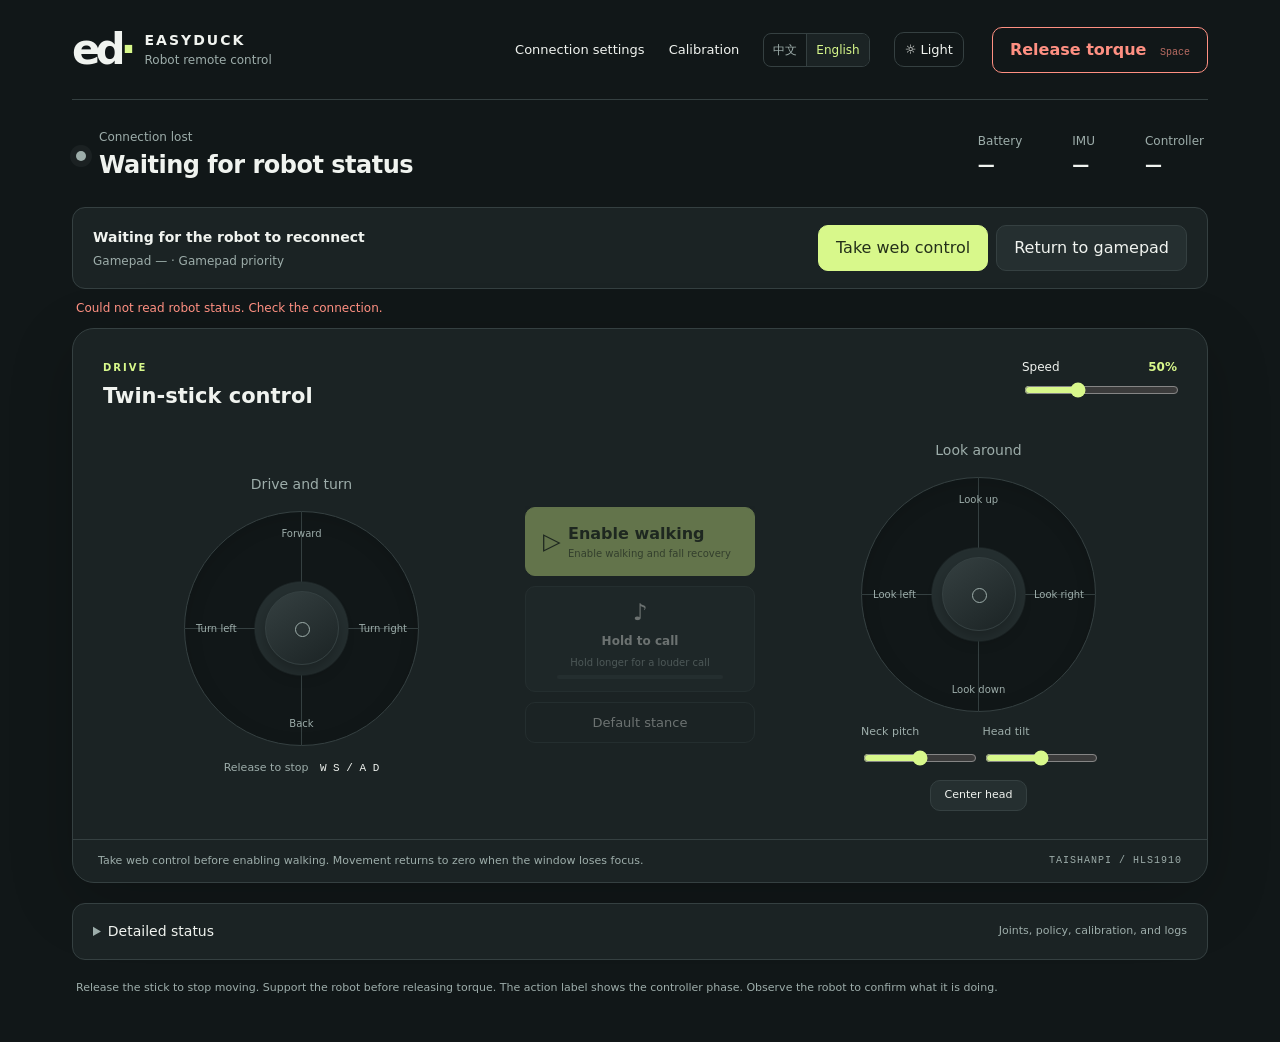
==== commit bfc7cc54: "feat(web): #261111 网页相关功能支持中英文切换 - 登录、连接设置、过渡页和遥控页常显中文与 English 入口 - 翻译页面标签、状态和操作提示 - 保存语言选择，并在登录和跨页" ====
--- a/web/assets/index.html
+++ b/web/assets/index.html
@@ -2,7 +2,7 @@
 <html lang="zh-CN" data-theme="night">
 <head><meta charset="utf-8"><meta name="setup-port" content="__SETUP_PORT__"><meta name="viewport" content="width=device-width, initial-scale=1, viewport-fit=cover"><title>Easyduck · 遥控器</title><link rel="stylesheet" href="style.css?v=20261029-default-pose"><script src="/navigation-client.js"></script></head>
 <body><div class="wrap">
-<header class="top"><a class="brand" href="/" aria-label="Easyduck 遥控器"><span class="brand-mark">ed<span>·</span></span><span><b>EASYDUCK</b><small>机器人遥控器</small></span></a><nav aria-label="页面切换"><a id="nav-settings">连接设置</a><a id="nav-calibration">标定台</a><button id="theme-button" type="button">☼ 亮色</button></nav><button class="stop" id="stop">断力 <kbd>Space</kbd></button></header>
+<header class="top"><a class="brand" href="/" aria-label="Easyduck 遥控器"><span class="brand-mark">ed<span>·</span></span><span><b>EASYDUCK</b><small>机器人遥控器</small></span></a><nav aria-label="页面切换"><a id="nav-settings">连接设置</a><a id="nav-calibration">标定台</a><div id="control-language" class="language-picker" role="group" aria-label="Language / 语言"><button type="button" data-language="zh-CN" lang="zh-CN" aria-pressed="false">中文</button><button type="button" data-language="en" lang="en" aria-pressed="false">English</button></div><button id="theme-button" type="button">☼ 亮色</button></nav><button class="stop" id="stop">断力 <kbd>Space</kbd></button></header>
 <main>
 <section class="dashboard" aria-label="机器人状态"><div class="robot-status"><span class="status-dot" id="online-dot"></span><div><small id="connection-label">连接中</small><strong id="robot-phase">等待读取状态</strong></div></div><div class="vitals"><div><small>电量</small><strong id="battery">—</strong></div><div><small>IMU</small><strong id="imu">—</strong></div><div><small>当前控制</small><strong id="control-owner">—</strong></div></div></section>
 <section class="control-strip" aria-label="选择控制端"><div><b id="control-guide">正在连接机器人…</b><small>手柄 <span id="pad-connection">—</span> · <span id="control-rule">手柄优先</span></small></div><div class="buttons"><button class="primary" id="use-web">用网页控制</button><button id="use-pad">交还手柄</button></div></section>
@@ -17,4 +17,4 @@
 </section>
 <section class="secondary"><details class="card" id="diagnostics"><summary><span>详细状态</span><small>关节、策略、标定与日志</small></summary><div class="detail-content"><div class="detail-metrics"><span>状态更新 <b id="rx">—</b></span><span>控制循环 <b id="rl">—</b></span><span>躯干倾角 <b id="tilt-angle">—</b></span></div><p id="mode"></p><p>当前策略 <b id="recovery-phase">—</b></p><p class="model-line">模型 <span id="active-model">—</span></p><p id="recovery-timer"></p><p id="command-health"></p><div class="imu-lines"><p>角速度 <span id="gyro-values">—</span></p><p>重力方向 <span id="gravity-values">—</span></p></div><div class="table"><table><thead><tr><th>舵机 ID</th><th>当前角度 °</th><th>目标角度 °</th></tr></thead><tbody id="joints"></tbody></table></div><p id="calibration-status"></p><details><summary>主控日志</summary><pre id="runtime-log">—</pre></details></div></details></section>
 <p class="footnote">摇杆松手停止移动；“断力”解除支撑，请先托稳机器人。动作名称表示主控阶段，实际效果以实物为准。</p>
-</main></div><script src="app.js?v=20261029-default-pose"></script></body></html>
+</main></div><script src="i18n.js?v=20261109"></script><script src="app.js?v=20261109"></script></body></html>
--- a/web/assets/style.css
+++ b/web/assets/style.css
@@ -127,3 +127,11 @@
 .head-area .head-controls{max-width:235px;margin:12px auto 0;gap:8px;text-align:left;font-size:11px;color:var(--muted)}
 .head-zero{padding:6px 14px;font-size:11px;margin-top:8px}
 @media(max-width:620px){#call{grid-column:auto}.head-area .head-controls{max-width:170px;gap:7px}.head-controls input{height:28px}}
+
+
+
+.language-picker{display:inline-flex;align-items:center;flex-shrink:0;border:1px solid var(--line);border-radius:8px;overflow:hidden}
+nav .language-picker button{font:inherit;font-size:12px;padding:7px 9px;border:0;border-radius:0;background:transparent;color:var(--muted);cursor:pointer;white-space:nowrap}
+nav .language-picker button+button{border-left:1px solid var(--line)}
+nav .language-picker button[aria-pressed=true]{background:var(--panel);color:var(--accent)}
+nav .language-picker button:focus-visible{outline:2px solid var(--accent);outline-offset:-3px}
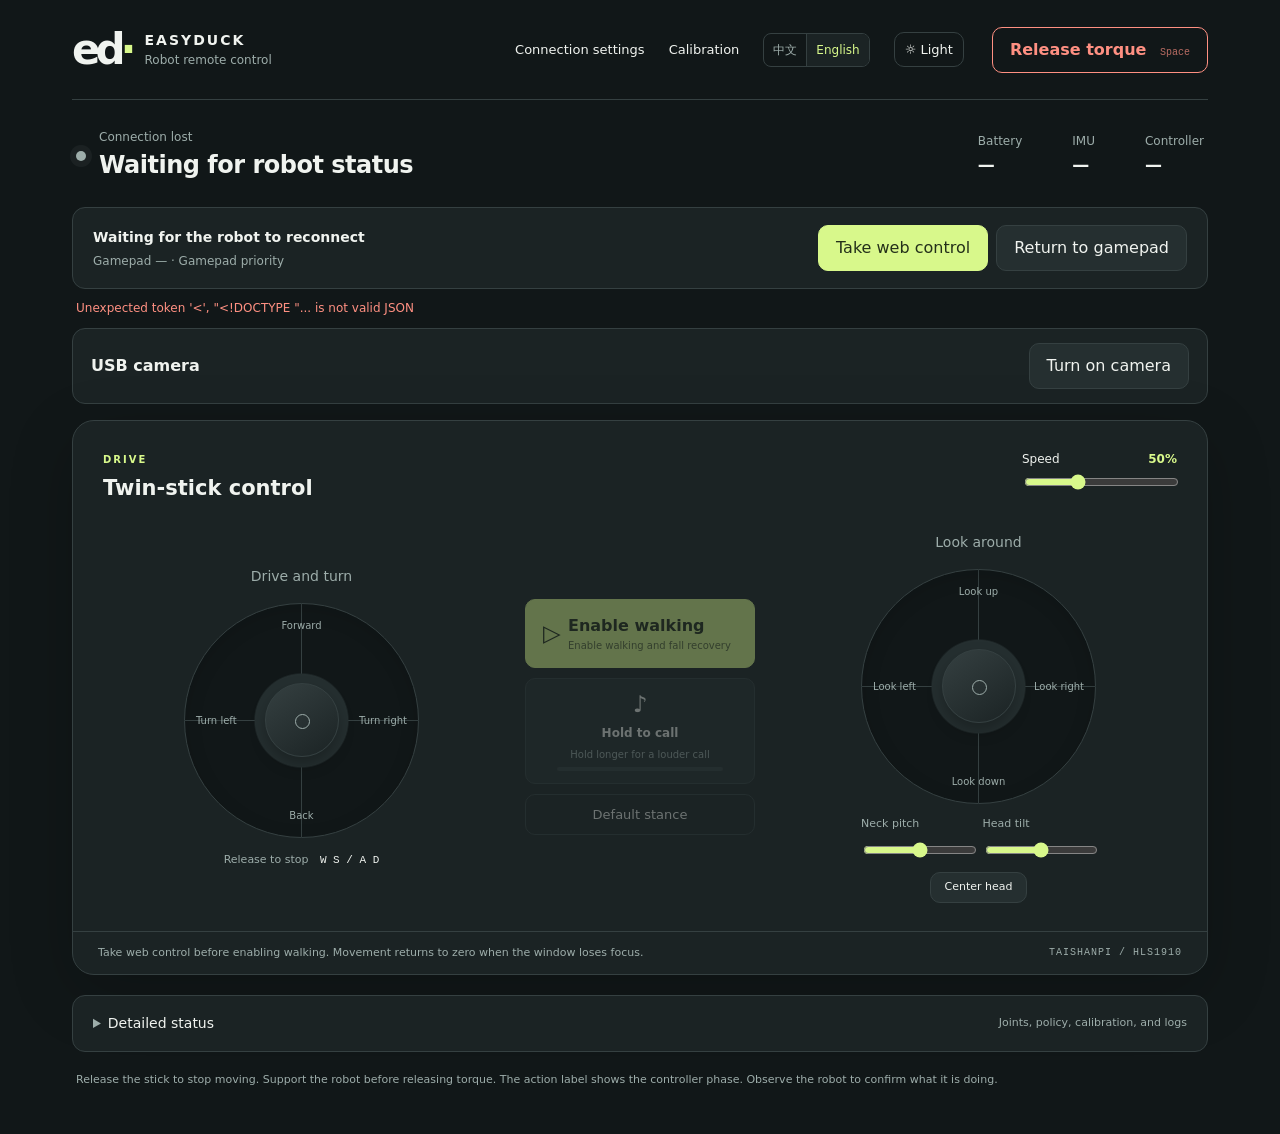
==== commit 4f55af19: "feat(web): #261120 支持摄像头并在遥控页加入 USB 摄像头实时预览" ====
--- a/web/assets/index.html
+++ b/web/assets/index.html
@@ -1,12 +1,16 @@
 <!doctype html>
 <html lang="zh-CN" data-theme="night">
-<head><meta charset="utf-8"><meta name="setup-port" content="__SETUP_PORT__"><meta name="viewport" content="width=device-width, initial-scale=1, viewport-fit=cover"><title>Easyduck · 遥控器</title><link rel="stylesheet" href="style.css?v=20261029-default-pose"><script src="/navigation-client.js"></script></head>
+<head><meta charset="utf-8"><meta name="setup-port" content="__SETUP_PORT__"><meta name="viewport" content="width=device-width, initial-scale=1, viewport-fit=cover"><title>Easyduck · 遥控器</title><link rel="stylesheet" href="style.css?v=20261120-camera"><script src="/navigation-client.js"></script></head>
 <body><div class="wrap">
 <header class="top"><a class="brand" href="/" aria-label="Easyduck 遥控器"><span class="brand-mark">ed<span>·</span></span><span><b>EASYDUCK</b><small>机器人遥控器</small></span></a><nav aria-label="页面切换"><a id="nav-settings">连接设置</a><a id="nav-calibration">标定台</a><div id="control-language" class="language-picker" role="group" aria-label="Language / 语言"><button type="button" data-language="zh-CN" lang="zh-CN" aria-pressed="false">中文</button><button type="button" data-language="en" lang="en" aria-pressed="false">English</button></div><button id="theme-button" type="button">☼ 亮色</button></nav><button class="stop" id="stop">断力 <kbd>Space</kbd></button></header>
 <main>
 <section class="dashboard" aria-label="机器人状态"><div class="robot-status"><span class="status-dot" id="online-dot"></span><div><small id="connection-label">连接中</small><strong id="robot-phase">等待读取状态</strong></div></div><div class="vitals"><div><small>电量</small><strong id="battery">—</strong></div><div><small>IMU</small><strong id="imu">—</strong></div><div><small>当前控制</small><strong id="control-owner">—</strong></div></div></section>
 <section class="control-strip" aria-label="选择控制端"><div><b id="control-guide">正在连接机器人…</b><small>手柄 <span id="pad-connection">—</span> · <span id="control-rule">手柄优先</span></small></div><div class="buttons"><button class="primary" id="use-web">用网页控制</button><button id="use-pad">交还手柄</button></div></section>
 <div class="status-message" id="message" role="status" aria-live="polite">等待连接…</div>
+<section class="card camera-panel" aria-label="USB 摄像头">
+<div class="camera-top"><strong>USB 摄像头</strong><button type="button" id="camera-toggle" aria-pressed="false">开启摄像头</button></div>
+<p id="camera-status" role="status"></p><img id="camera-preview" alt="USB 摄像头画面" hidden>
+</section>
 <section class="controller" aria-label="虚拟手柄">
 <div class="controller-top"><div><span class="eyebrow">DRIVE / 移动</span><h1>双摇杆遥控</h1></div><div class="speed"><label for="speed">速度 <b id="speed-value">50%</b></label><input id="speed" type="range" min="25" max="100" value="50" step="5" aria-label="移动速度比例"></div></div>
 <div class="gamepad">
@@ -17,4 +21,4 @@
 </section>
 <section class="secondary"><details class="card" id="diagnostics"><summary><span>详细状态</span><small>关节、策略、标定与日志</small></summary><div class="detail-content"><div class="detail-metrics"><span>状态更新 <b id="rx">—</b></span><span>控制循环 <b id="rl">—</b></span><span>躯干倾角 <b id="tilt-angle">—</b></span></div><p id="mode"></p><p>当前策略 <b id="recovery-phase">—</b></p><p class="model-line">模型 <span id="active-model">—</span></p><p id="recovery-timer"></p><p id="command-health"></p><div class="imu-lines"><p>角速度 <span id="gyro-values">—</span></p><p>重力方向 <span id="gravity-values">—</span></p></div><div class="table"><table><thead><tr><th>舵机 ID</th><th>当前角度 °</th><th>目标角度 °</th></tr></thead><tbody id="joints"></tbody></table></div><p id="calibration-status"></p><details><summary>主控日志</summary><pre id="runtime-log">—</pre></details></div></details></section>
 <p class="footnote">摇杆松手停止移动；“断力”解除支撑，请先托稳机器人。动作名称表示主控阶段，实际效果以实物为准。</p>
-</main></div><script src="i18n.js?v=20261109"></script><script src="app.js?v=20261109"></script></body></html>
+</main></div><script src="i18n.js?v=20261120"></script><script src="app.js?v=20261109"></script><script src="camera.js?v=20261120"></script></body></html>
--- a/web/assets/style.css
+++ b/web/assets/style.css
@@ -135,3 +135,9 @@
 nav .language-picker button+button{border-left:1px solid var(--line)}
 nav .language-picker button[aria-pressed=true]{background:var(--panel);color:var(--accent)}
 nav .language-picker button:focus-visible{outline:2px solid var(--accent);outline-offset:-3px}
+
+.camera-panel{margin:0 0 16px;padding:14px 18px}
+.camera-top{display:flex;align-items:center;justify-content:space-between;gap:12px}
+.camera-panel p{margin:8px 0 0;color:var(--muted)}
+.camera-panel p:empty{display:none}
+.camera-panel img{display:block;width:100%;height:min(34vh,320px);object-fit:contain;margin:12px auto 0;border-radius:10px;background:#080c0d}
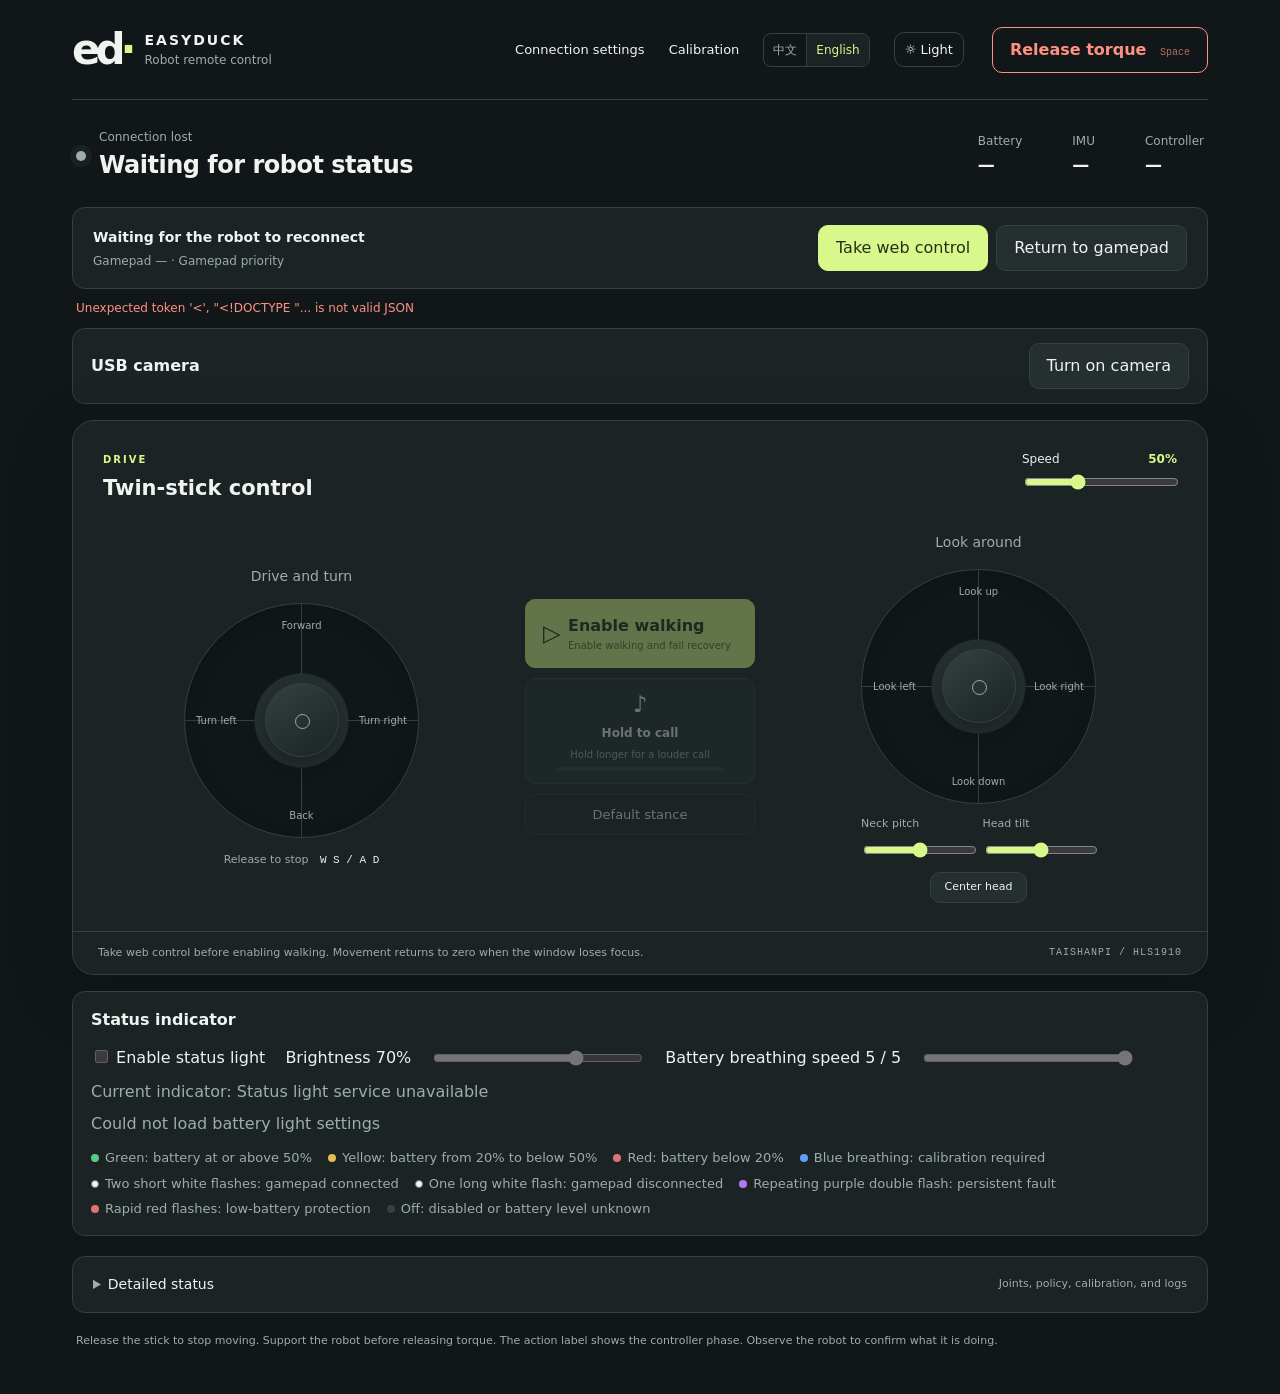
==== commit 56815c86: "feat(robot): #261120 新增 RGB 状态指示灯与低电保护自动恢复 - 支持电量、待标定、手柄连接与断开、持续故障和低电保护灯效 - 遥控页可调灯光开关、亮度和电量呼吸速度 - 行走" ====
--- a/web/assets/index.html
+++ b/web/assets/index.html
@@ -1,6 +1,6 @@
 <!doctype html>
 <html lang="zh-CN" data-theme="night">
-<head><meta charset="utf-8"><meta name="setup-port" content="__SETUP_PORT__"><meta name="viewport" content="width=device-width, initial-scale=1, viewport-fit=cover"><title>Easyduck · 遥控器</title><link rel="stylesheet" href="style.css?v=20261120-camera"><script src="/navigation-client.js"></script></head>
+<head><meta charset="utf-8"><meta name="setup-port" content="__SETUP_PORT__"><meta name="viewport" content="width=device-width, initial-scale=1, viewport-fit=cover"><title>Easyduck · 遥控器</title><link rel="stylesheet" href="style.css?v=20261120-state-led"><script src="/navigation-client.js"></script></head>
 <body><div class="wrap">
 <header class="top"><a class="brand" href="/" aria-label="Easyduck 遥控器"><span class="brand-mark">ed<span>·</span></span><span><b>EASYDUCK</b><small>机器人遥控器</small></span></a><nav aria-label="页面切换"><a id="nav-settings">连接设置</a><a id="nav-calibration">标定台</a><div id="control-language" class="language-picker" role="group" aria-label="Language / 语言"><button type="button" data-language="zh-CN" lang="zh-CN" aria-pressed="false">中文</button><button type="button" data-language="en" lang="en" aria-pressed="false">English</button></div><button id="theme-button" type="button">☼ 亮色</button></nav><button class="stop" id="stop">断力 <kbd>Space</kbd></button></header>
 <main>
@@ -19,6 +19,29 @@
 <div class="stick-area head-area"><h2>头部 · 上下左右看</h2><div class="joy" id="joy-right" role="group" aria-label="头部上下左右摇杆"><div class="knob"></div><span class="axis up">抬头</span><span class="axis down">低头</span><span class="axis left">左看</span><span class="axis right">右看</span></div><div class="head-controls" id="head-controls"><label>颈部俯仰<input id="head0" type="range" min="-1" max="1" value="0" step="0.02"></label><label>歪头<input id="head3" type="range" min="-1" max="1" value="0" step="0.02"></label></div><button id="head-zero" class="head-zero">头部回中</button></div>
 </div><footer class="controller-foot"><span>先接管网页，再开启行走。离开窗口时移动自动归零。</span><span class="mono">TAISHANPI / HLS1910</span></footer>
 </section>
+<section class="card battery-led-panel" aria-labelledby="battery-led-title">
+<h2 id="battery-led-title">状态指示灯</h2>
+<div class="battery-led-controls">
+<label><input type="checkbox" id="battery-led-enabled" disabled> 启用状态灯</label>
+<label for="battery-led-brightness">亮度 <output id="battery-led-level">70%</output></label>
+<input type="range" id="battery-led-brightness" min="1" max="100" value="70" disabled>
+<label for="battery-led-speed">电量呼吸速度 <output id="battery-led-speed-level">5 / 5</output></label>
+<input type="range" id="battery-led-speed" min="1" max="5" value="5" disabled>
+</div>
+<p id="battery-led-current"></p>
+<p id="battery-led-status" role="status"></p>
+<ul class="battery-led-legend">
+<li><span class="led-dot led-green"></span>绿灯：电量 ≥ 50%</li>
+<li><span class="led-dot led-yellow"></span>黄灯：20% ≤ 电量 &lt; 50%</li>
+<li><span class="led-dot led-red"></span>红灯：电量 &lt; 20%</li>
+<li><span class="led-dot led-blue"></span>蓝灯慢呼吸：待标定</li>
+<li><span class="led-dot led-white"></span>白灯短闪两下：手柄已连接</li>
+<li><span class="led-dot led-white"></span>白灯长亮一下：手柄已断开</li>
+<li><span class="led-dot led-purple"></span>紫灯反复双闪：持续故障</li>
+<li><span class="led-dot led-red"></span>红灯快闪：低电保护</li>
+<li><span class="led-dot led-off"></span>熄灯：已关闭或电量未知</li>
+</ul>
+</section>
 <section class="secondary"><details class="card" id="diagnostics"><summary><span>详细状态</span><small>关节、策略、标定与日志</small></summary><div class="detail-content"><div class="detail-metrics"><span>状态更新 <b id="rx">—</b></span><span>控制循环 <b id="rl">—</b></span><span>躯干倾角 <b id="tilt-angle">—</b></span></div><p id="mode"></p><p>当前策略 <b id="recovery-phase">—</b></p><p class="model-line">模型 <span id="active-model">—</span></p><p id="recovery-timer"></p><p id="command-health"></p><div class="imu-lines"><p>角速度 <span id="gyro-values">—</span></p><p>重力方向 <span id="gravity-values">—</span></p></div><div class="table"><table><thead><tr><th>舵机 ID</th><th>当前角度 °</th><th>目标角度 °</th></tr></thead><tbody id="joints"></tbody></table></div><p id="calibration-status"></p><details><summary>主控日志</summary><pre id="runtime-log">—</pre></details></div></details></section>
 <p class="footnote">摇杆松手停止移动；“断力”解除支撑，请先托稳机器人。动作名称表示主控阶段，实际效果以实物为准。</p>
-</main></div><script src="i18n.js?v=20261120"></script><script src="app.js?v=20261109"></script><script src="camera.js?v=20261120"></script></body></html>
+</main></div><script src="i18n.js?v=20261120-state-led"></script><script src="app.js?v=20261109"></script><script src="camera.js?v=20261120"></script><script src="battery-led.js?v=20261120-state-led"></script></body></html>
--- a/web/assets/style.css
+++ b/web/assets/style.css
@@ -141,3 +141,15 @@
 .camera-panel p{margin:8px 0 0;color:var(--muted)}
 .camera-panel p:empty{display:none}
 .camera-panel img{display:block;width:100%;height:min(34vh,320px);object-fit:contain;margin:12px auto 0;border-radius:10px;background:#080c0d}
+
+.battery-led-panel{margin:16px 0;padding:16px 18px}
+.battery-led-panel h2{font-size:16px;margin:0 0 12px}
+.battery-led-controls{display:flex;align-items:center;gap:12px 20px;flex-wrap:wrap}
+.battery-led-controls input[type=range]{width:min(210px,100%);accent-color:var(--accent)}
+.battery-led-panel p{margin:8px 0;color:var(--muted)}
+.battery-led-panel p:empty{display:none}
+.battery-led-legend{display:flex;flex-wrap:wrap;gap:6px 16px;list-style:none;padding:0;margin:12px 0 0;color:var(--muted);font-size:13px}
+.led-dot{display:inline-block;width:8px;height:8px;margin-right:6px;border-radius:50%;background:var(--line)}
+.led-green{background:#58c987}.led-yellow{background:#e4bd4f}.led-red{background:#e27171}
+
+.led-blue{background:#609ef8}.led-white{background:#f4f4f4;border:1px solid #777}.led-purple{background:#bb75ed}
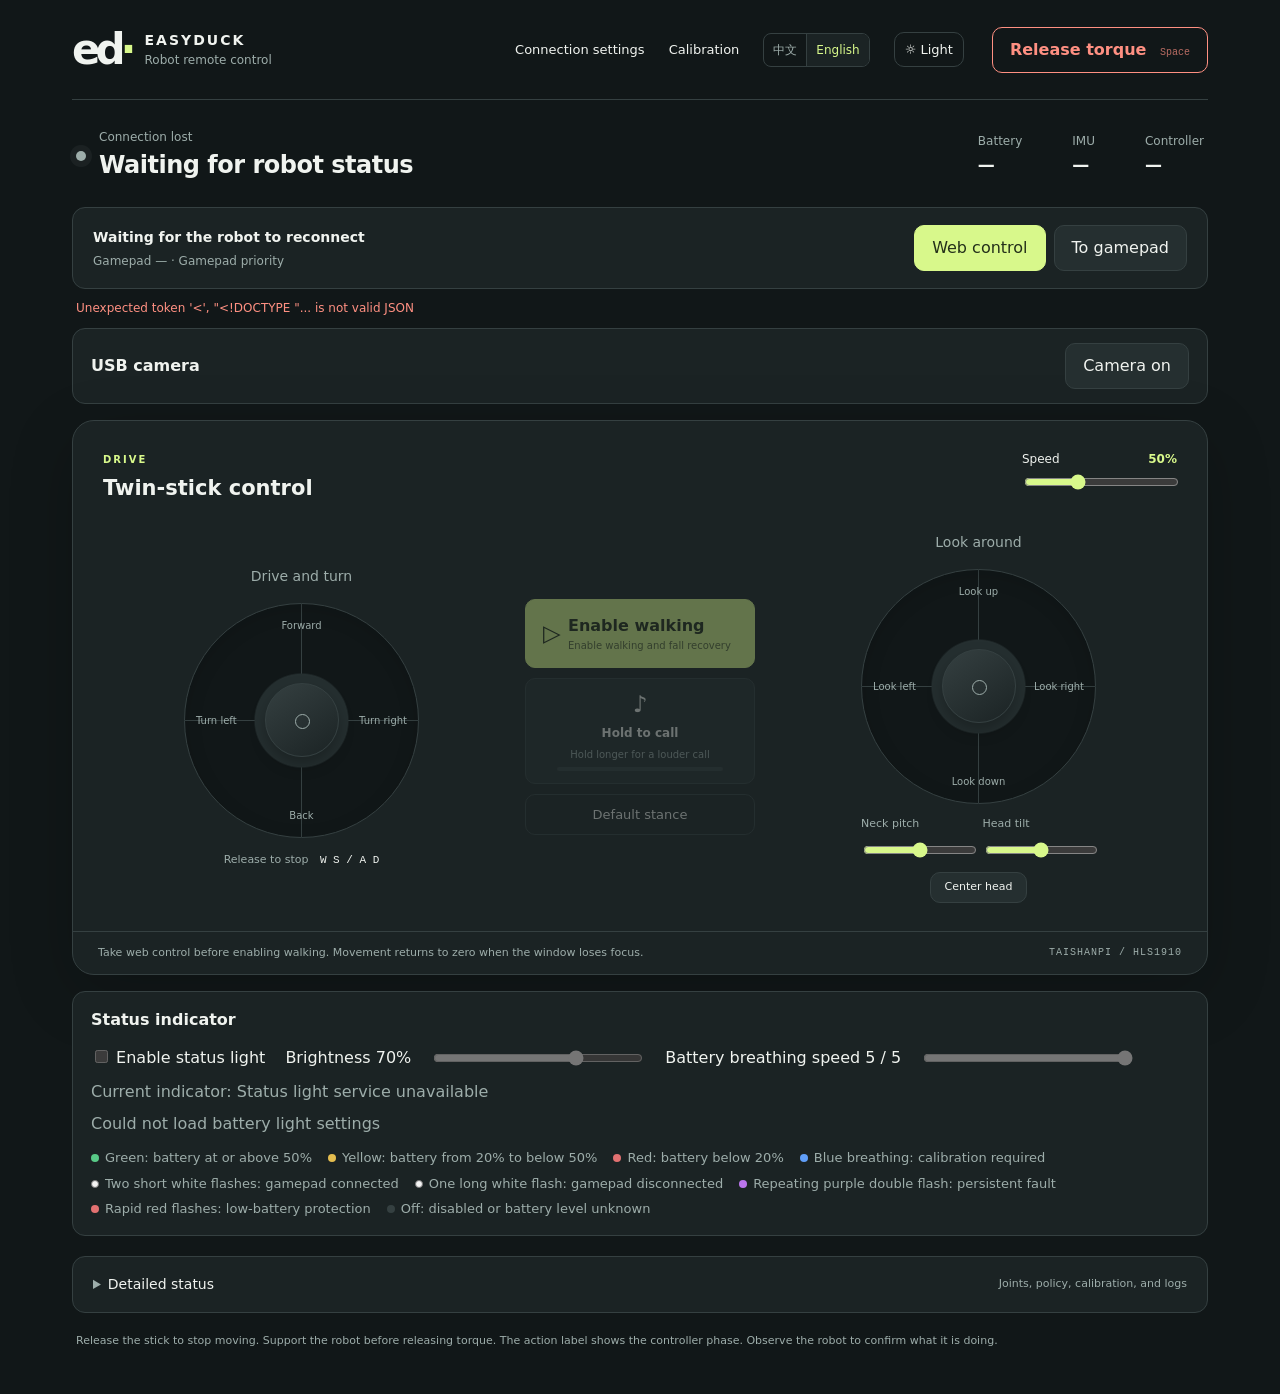
==== commit 05310459: "feat(android): #261123 新增横屏遥控并同步主题和语言" ====
--- a/web/assets/index.html
+++ b/web/assets/index.html
@@ -1,8 +1,8 @@
 <!doctype html>
 <html lang="zh-CN" data-theme="night">
-<head><meta charset="utf-8"><meta name="setup-port" content="__SETUP_PORT__"><meta name="viewport" content="width=device-width, initial-scale=1, viewport-fit=cover"><title>Easyduck · 遥控器</title><link rel="stylesheet" href="style.css?v=20261120-state-led"><script src="/navigation-client.js"></script></head>
+<head><meta charset="utf-8"><meta name="setup-port" content="__SETUP_PORT__"><meta name="viewport" content="width=device-width, initial-scale=1, viewport-fit=cover"><title>Easyduck · 遥控器</title><script>const pageParams=new URLSearchParams(location.search);if(pageParams.get('view')==='app')document.documentElement.classList.add('app-layout','camera-backdrop');try{if((pageParams.get('theme')||localStorage.getItem('easyduck-theme'))==='day')document.documentElement.dataset.theme='day';}catch(_){}</script><link rel="stylesheet" href="style.css?v=20261123-appearance2"><script src="/navigation-client.js"></script></head>
 <body><div class="wrap">
-<header class="top"><a class="brand" href="/" aria-label="Easyduck 遥控器"><span class="brand-mark">ed<span>·</span></span><span><b>EASYDUCK</b><small>机器人遥控器</small></span></a><nav aria-label="页面切换"><a id="nav-settings">连接设置</a><a id="nav-calibration">标定台</a><div id="control-language" class="language-picker" role="group" aria-label="Language / 语言"><button type="button" data-language="zh-CN" lang="zh-CN" aria-pressed="false">中文</button><button type="button" data-language="en" lang="en" aria-pressed="false">English</button></div><button id="theme-button" type="button">☼ 亮色</button></nav><button class="stop" id="stop">断力 <kbd>Space</kbd></button></header>
+<header class="top"><a class="brand" href="/" aria-label="Easyduck 遥控器"><span class="brand-mark">ed<span>·</span></span><span><b>EASYDUCK</b><small>机器人遥控器</small></span></a><nav aria-label="页面切换"><a id="nav-settings">连接设置</a><a id="nav-calibration">标定台</a><div id="control-language" class="language-picker" role="group" aria-label="Language / 语言"><button type="button" data-language="zh-CN" lang="zh-CN" aria-pressed="false">中文</button><button type="button" data-language="en" lang="en" aria-pressed="false">English</button></div><button id="theme-button" type="button">☼ 亮色</button></nav><details class="portrait-menu"><summary>更多</summary><div class="app-menu-body"></div></details><button class="stop" id="stop">断力 <kbd>Space</kbd></button></header>
 <main>
 <section class="dashboard" aria-label="机器人状态"><div class="robot-status"><span class="status-dot" id="online-dot"></span><div><small id="connection-label">连接中</small><strong id="robot-phase">等待读取状态</strong></div></div><div class="vitals"><div><small>电量</small><strong id="battery">—</strong></div><div><small>IMU</small><strong id="imu">—</strong></div><div><small>当前控制</small><strong id="control-owner">—</strong></div></div></section>
 <section class="control-strip" aria-label="选择控制端"><div><b id="control-guide">正在连接机器人…</b><small>手柄 <span id="pad-connection">—</span> · <span id="control-rule">手柄优先</span></small></div><div class="buttons"><button class="primary" id="use-web">用网页控制</button><button id="use-pad">交还手柄</button></div></section>
@@ -16,8 +16,8 @@
 <div class="gamepad">
 <div class="stick-area"><h2>前后 · 转向</h2><div class="joy" id="joy-left" role="group" aria-label="前后行走、左右转向摇杆"><div class="knob"></div><span class="axis up">前进</span><span class="axis down">后退</span><span class="axis left">左转</span><span class="axis right">右转</span></div><p>松手即停 <span class="key-hint">W S / A D</span></p></div>
 <div class="action-area"><button class="drive-button" data-mode="policy"><span class="button-symbol">▷</span><b>开启行走</b><small>启用行走与倒地恢复</small></button><div class="action-grid"><button id="sit" data-skill="sit_toggle" data-model="posture" hidden><span class="button-symbol">↕</span><b>坐下 / 起立</b></button><button id="pick" data-skill="ground_pick" data-model="ground_pick" hidden><span class="button-symbol">⌄</span><b>捡物</b></button><button id="call" aria-pressed="false"><span class="button-symbol">♪</span><b>按住鸣叫</b><small id="call-level">按得越久，叫声越响</small><span class="call-meter" aria-hidden="true"><i></i></span></button></div><button id="default-pose" class="default-pose" data-mode="hold">默认站姿</button></div>
-<div class="stick-area head-area"><h2>头部 · 上下左右看</h2><div class="joy" id="joy-right" role="group" aria-label="头部上下左右摇杆"><div class="knob"></div><span class="axis up">抬头</span><span class="axis down">低头</span><span class="axis left">左看</span><span class="axis right">右看</span></div><div class="head-controls" id="head-controls"><label>颈部俯仰<input id="head0" type="range" min="-1" max="1" value="0" step="0.02"></label><label>歪头<input id="head3" type="range" min="-1" max="1" value="0" step="0.02"></label></div><button id="head-zero" class="head-zero">头部回中</button></div>
-</div><footer class="controller-foot"><span>先接管网页，再开启行走。离开窗口时移动自动归零。</span><span class="mono">TAISHANPI / HLS1910</span></footer>
+<div class="stick-area head-area"><h2>头部 · 上下左右看</h2><div class="joy" id="joy-right" role="group" aria-label="头部上下左右摇杆"><div class="knob"></div><span class="axis up">抬头</span><span class="axis down">低头</span><span class="axis left">左看</span><span class="axis right">右看</span></div><div class="head-adjustments"><div class="head-controls" id="head-controls"><label>颈部俯仰<input id="head0" type="range" min="-1" max="1" value="0" step="0.02"></label><label>歪头<input id="head3" type="range" min="-1" max="1" value="0" step="0.02"></label></div><button id="head-zero" class="head-zero">头部回中</button></div></div>
+</div><details class="portrait-adjustments"><summary>头部微调</summary></details><footer class="controller-foot"><span>先接管网页，再开启行走。离开窗口时移动自动归零。</span><span class="mono">TAISHANPI / HLS1910</span></footer>
 </section>
 <section class="card battery-led-panel" aria-labelledby="battery-led-title">
 <h2 id="battery-led-title">状态指示灯</h2>
@@ -44,4 +44,56 @@
 </section>
 <section class="secondary"><details class="card" id="diagnostics"><summary><span>详细状态</span><small>关节、策略、标定与日志</small></summary><div class="detail-content"><div class="detail-metrics"><span>状态更新 <b id="rx">—</b></span><span>控制循环 <b id="rl">—</b></span><span>躯干倾角 <b id="tilt-angle">—</b></span></div><p id="mode"></p><p>当前策略 <b id="recovery-phase">—</b></p><p class="model-line">模型 <span id="active-model">—</span></p><p id="recovery-timer"></p><p id="command-health"></p><div class="imu-lines"><p>角速度 <span id="gyro-values">—</span></p><p>重力方向 <span id="gravity-values">—</span></p></div><div class="table"><table><thead><tr><th>舵机 ID</th><th>当前角度 °</th><th>目标角度 °</th></tr></thead><tbody id="joints"></tbody></table></div><p id="calibration-status"></p><details><summary>主控日志</summary><pre id="runtime-log">—</pre></details></div></details></section>
 <p class="footnote">摇杆松手停止移动；“断力”解除支撑，请先托稳机器人。动作名称表示主控阶段，实际效果以实物为准。</p>
-</main></div><script src="i18n.js?v=20261120-state-led"></script><script src="app.js?v=20261109"></script><script src="camera.js?v=20261120"></script><script src="battery-led.js?v=20261120-state-led"></script></body></html>
+</main></div>
+<script>
+if(document.documentElement.classList.contains('app-layout')){
+  const portrait=matchMedia('(max-width:700px) and (orientation:portrait)');
+  const landscape=matchMedia('(orientation:landscape)');
+  const toolbar=document.querySelector('.top');
+  const nav=toolbar.querySelector('nav');
+  const menu=toolbar.querySelector('.portrait-menu');
+  const menuBody=menu.querySelector('.app-menu-body');
+  const head=document.querySelector('.head-area');
+  const adjustments=head.querySelector('.head-adjustments');
+  const extra=document.querySelector('.portrait-adjustments');
+  const main=document.querySelector('main');
+  const controllerFoot=main.querySelector('.controller-foot');
+  const led=main.querySelector('.battery-led-panel');
+  const diagnostics=main.querySelector('.secondary');
+  const footnote=main.querySelector('.footnote');
+  const cameraButton=document.getElementById('camera-toggle');
+  const cameraHeader=cameraButton.parentElement;
+  const controlButtons=main.querySelector('.control-strip .buttons');
+  const syncToolbar=()=>{
+    const merged=landscape.matches&&document.documentElement.classList.contains('merged-toolbar');
+    const destination=merged?controlButtons:cameraHeader;
+    if(cameraButton.parentElement!==destination)destination.append(cameraButton);
+  };
+  const apply=()=>{
+    if(landscape.matches){
+      menuBody.append(nav,extra,led,diagnostics);
+      extra.append(adjustments);
+    }else{
+      controllerFoot.before(extra);
+      footnote.before(led,diagnostics);
+      if(portrait.matches){
+        menu.append(nav);
+        extra.append(adjustments);
+      }else{
+        toolbar.insertBefore(nav,menu);
+        head.append(adjustments);
+      }
+    }
+    menu.open=false;
+    extra.open=false;
+    syncToolbar();
+  };
+  for(const query of [portrait,landscape]){
+    if(query.addEventListener)query.addEventListener('change',apply);
+    else query.addListener(apply);
+  }
+  new MutationObserver(syncToolbar).observe(document.documentElement,{attributes:true,attributeFilter:['class']});
+  apply();
+}
+</script>
+<script src="i18n.js?v=20261123-appearance"></script><script src="app.js?v=20261123-appearance"></script><script src="camera.js?v=20261120"></script><script src="battery-led.js?v=20261120-state-led"></script></body></html>
--- a/web/assets/style.css
+++ b/web/assets/style.css
@@ -1,11 +1,11 @@
-:root{color-scheme:dark;--bg:#111718;--panel:#1b2324;--raised:#252f30;--line:#354041;--text:#f0f3ef;--muted:#9dadaa;--accent:#d8f88b;--ink:#24301a;--danger:#ff9082;--shadow:0 18px 65px #0003}*{box-sizing:border-box}html[data-theme=day]{color-scheme:light;--bg:#eef1e9;--panel:#fff;--raised:#f2f5ed;--line:#d7dfd1;--text:#202c28;--muted:#63756b;--accent:#c9e97c;--ink:#253518;--danger:#bd3f32;--shadow:0 18px 55px #25351a0a}body{margin:0;background:var(--bg);color:var(--text);font-family:system-ui,-apple-system,"Segoe UI","Microsoft YaHei",sans-serif;line-height:1.5}button,a,input{-webkit-tap-highlight-color:transparent}button,a{touch-action:manipulation}button{font:inherit;color:var(--text);background:var(--raised);border:1px solid var(--line);border-radius:10px;padding:10px 17px;cursor:pointer;transition:background .15s,transform .15s}button:hover:not(:disabled){border-color:var(--accent);background:var(--line)}button:active:not(:disabled){transform:scale(.98)}button:disabled{opacity:.38;cursor:not-allowed}button:focus-visible,a:focus-visible,input:focus-visible,.joy:focus-visible{outline:3px solid var(--accent);outline-offset:4px}[hidden]{display:none!important}a{color:inherit;text-decoration:none}a:hover{color:var(--accent)}small{font-size:12px;color:var(--muted)}b,strong{font-weight:650}
+:root{color-scheme:dark;--bg:#111718;--panel:#1b2324;--raised:#252f30;--line:#354041;--text:#f0f3ef;--muted:#9dadaa;--accent:#d8f88b;--accent-ink:#d8f88b;--ink:#24301a;--danger:#ff9082;--shadow:0 18px 65px #0003}*{box-sizing:border-box}html[data-theme=day]{color-scheme:light;--bg:#eef1e9;--panel:#fff;--raised:#f2f5ed;--line:#d7dfd1;--text:#202c28;--muted:#63756b;--accent:#c9e97c;--accent-ink:#3f592b;--ink:#253518;--danger:#bd3f32;--shadow:0 18px 55px #25351a0a}body{margin:0;background:var(--bg);color:var(--text);font-family:system-ui,-apple-system,"Segoe UI","Microsoft YaHei",sans-serif;line-height:1.5}button,a,input{-webkit-tap-highlight-color:transparent}button,a{touch-action:manipulation}button{font:inherit;color:var(--text);background:var(--raised);border:1px solid var(--line);border-radius:10px;padding:10px 17px;cursor:pointer;transition:background .15s,transform .15s}button:hover:not(:disabled){border-color:var(--accent);background:var(--line)}button:active:not(:disabled){transform:scale(.98)}button:disabled{opacity:.38;cursor:not-allowed}button:focus-visible,a:focus-visible,input:focus-visible,.joy:focus-visible{outline:3px solid var(--accent);outline-offset:4px}[hidden]{display:none!important}a{color:inherit;text-decoration:none}a:hover{color:var(--accent-ink)}small{font-size:12px;color:var(--muted)}b,strong{font-weight:650}
 .wrap{max-width:1200px;padding:0 32px;margin:auto}
 .top{min-height:100px;display:flex;align-items:center;gap:28px;border-bottom:1px solid var(--line)}
 .brand{display:flex;gap:13px;align-items:center}
 .brand>span:last-child{display:grid;gap:0}
 .brand b{font-size:14px;letter-spacing:2px}
 .brand-mark{font-size:42px;font-weight:800;letter-spacing:-5px}
-.brand-mark>span{color:var(--accent)}nav{margin-left:auto;display:flex;align-items:center;gap:24px;font-size:13px}nav button{padding:7px 10px;background:transparent}
+.brand-mark>span{color:var(--accent-ink)}nav{margin-left:auto;display:flex;align-items:center;gap:24px;font-size:13px}nav button{padding:7px 10px;background:transparent}
 .stop{color:var(--danger);border-color:var(--danger);background:transparent;font-weight:700;min-width:116px}
 .stop:hover:not(:disabled){background:#ff908218;border-color:var(--danger)}kbd{font:10px monospace;opacity:.7;margin-left:8px}main{padding:28px 0 25px}
 .dashboard{display:flex;justify-content:space-between;align-items:center;gap:28px;padding:0 4px 24px}
@@ -27,10 +27,10 @@
 .status-message.error{color:var(--danger)}
 .controller{border:1px solid var(--line);border-radius:22px;background:var(--panel);box-shadow:var(--shadow);overflow:hidden}
 .controller-top{display:flex;justify-content:space-between;align-items:center;padding:25px 30px 15px}
-.eyebrow{font-size:10px;font-weight:650;letter-spacing:2px;color:var(--accent)}h1{font-size:21px;margin:3px 0 0;font-weight:600}
+.eyebrow{font-size:10px;font-weight:650;letter-spacing:2px;color:var(--accent-ink)}h1{font-size:21px;margin:3px 0 0;font-weight:600}
 .speed{width:155px}
 .speed label{display:flex;justify-content:space-between;font-size:12px}
-.speed b{color:var(--accent)}input[type=range]{accent-color:var(--accent);width:100%;height:24px;cursor:pointer}
+.speed b{color:var(--accent-ink)}input[type=range]{accent-color:var(--accent);width:100%;height:24px;cursor:pointer}
 .gamepad{display:grid;grid-template-columns:1fr 230px 1fr;align-items:center;gap:25px;padding:12px 30px 28px}
 .stick-area{text-align:center}
 .stick-area h2{font-size:14px;font-weight:500;color:var(--muted);margin:0 0 16px}
@@ -133,14 +133,14 @@
 .language-picker{display:inline-flex;align-items:center;flex-shrink:0;border:1px solid var(--line);border-radius:8px;overflow:hidden}
 nav .language-picker button{font:inherit;font-size:12px;padding:7px 9px;border:0;border-radius:0;background:transparent;color:var(--muted);cursor:pointer;white-space:nowrap}
 nav .language-picker button+button{border-left:1px solid var(--line)}
-nav .language-picker button[aria-pressed=true]{background:var(--panel);color:var(--accent)}
+nav .language-picker button[aria-pressed=true]{background:var(--panel);color:var(--accent-ink)}
 nav .language-picker button:focus-visible{outline:2px solid var(--accent);outline-offset:-3px}
 
 .camera-panel{margin:0 0 16px;padding:14px 18px}
 .camera-top{display:flex;align-items:center;justify-content:space-between;gap:12px}
 .camera-panel p{margin:8px 0 0;color:var(--muted)}
 .camera-panel p:empty{display:none}
-.camera-panel img{display:block;width:100%;height:min(34vh,320px);object-fit:contain;margin:12px auto 0;border-radius:10px;background:#080c0d}
+.camera-panel img{display:block;width:min(100%,42vh,400px);aspect-ratio:1;object-fit:contain;margin:12px auto 0;border-radius:10px;background:#080c0d;transform:rotate(90deg)}
 
 .battery-led-panel{margin:16px 0;padding:16px 18px}
 .battery-led-panel h2{font-size:16px;margin:0 0 12px}
@@ -153,3 +153,585 @@
 .led-green{background:#58c987}.led-yellow{background:#e4bd4f}.led-red{background:#e27171}
 
 .led-blue{background:#609ef8}.led-white{background:#f4f4f4;border:1px solid #777}.led-purple{background:#bb75ed}
+
+
+.portrait-menu,
+.portrait-adjustments { display: none; }
+
+@media (max-width: 700px) and (orientation: portrait) {
+  .app-layout {
+    --app-stick: clamp(94px, min(38vw, 21vh), 156px);
+    --app-preview: min(76vw, clamp(56px, calc(100vh - 365px), 285px));
+  }
+
+  .app-layout .wrap {
+    display: grid;
+    grid-template-columns: minmax(0, 1fr) auto;
+    gap: 7px 6px;
+    padding: 6px 9px 12px;
+  }
+
+  .app-layout main { display: contents; }
+  .app-layout main > * { grid-column: 1 / -1; }
+  .app-layout .intercom-panel { display: none; }
+  .app-layout .top {
+    grid-column: 2;
+    grid-row: 1;
+    min-height: 44px;
+    padding: 0;
+    gap: 5px;
+    border: 0;
+    flex-wrap: nowrap;
+  }
+
+  .app-layout .brand,
+  .app-layout .stop kbd { display: none; }
+  .app-layout .top .stop,
+  .app-layout .portrait-menu summary {
+    min-width: 44px;
+    min-height: 44px;
+    display: grid;
+    place-items: center;
+    margin: 0;
+    padding: 5px 8px;
+    font-size: 13px;
+  }
+
+  .app-layout .portrait-menu {
+    display: block;
+    border: 1px solid var(--line);
+    border-radius: 10px;
+    background: var(--panel);
+  }
+
+  .app-layout .portrait-menu summary {
+    list-style: none;
+    color: var(--text);
+  }
+
+  .app-layout .portrait-menu summary::-webkit-details-marker { display: none; }
+  .app-layout .portrait-menu nav {
+    position: absolute;
+    right: 0;
+    top: calc(100% + 4px);
+    width: max-content;
+    max-width: calc(100vw - 18px);
+    margin: 0;
+    padding: 10px;
+    display: grid;
+    grid-template-columns: repeat(2, auto);
+    align-items: center;
+    gap: 6px 10px;
+    border: 1px solid var(--line);
+    border-radius: 12px;
+    background: var(--panel);
+    box-shadow: var(--shadow);
+  }
+
+  .app-layout .portrait-menu:not([open]) nav { display: none; }
+  .app-layout .portrait-menu nav a { padding: 10px 4px; white-space: nowrap; }
+
+  .app-layout .dashboard {
+    grid-column: 1;
+    grid-row: 1;
+    gap: 7px;
+    padding: 0 3px;
+    min-width: 0;
+  }
+
+  .app-layout .robot-status { gap: 8px; min-width: 0; }
+  .app-layout .status-dot { width: 8px; height: 8px; flex: 0 0 8px; }
+  .app-layout .robot-status strong { font-size: 14px; letter-spacing: 0; }
+  .app-layout .vitals { gap: 6px; }
+  .app-layout .vitals > div:not(:first-child) { display: none; }
+  .app-layout .vitals small { font-size: 10px; }
+  .app-layout .vitals strong { font-size: 13px; white-space: nowrap; }
+  .app-layout .control-strip {
+    flex-direction: row;
+    align-items: center;
+    gap: 6px;
+    padding: 2px 5px 2px 8px;
+  }
+
+  .app-layout .control-strip > div:first-child { min-width: 0; display: block; }
+  .app-layout .control-strip b { font-size: 12px; }
+  .app-layout .control-strip small { display: none; }
+  .app-layout .control-strip .buttons { flex: 0 0 auto; gap: 4px; }
+  .app-layout .control-strip .buttons button {
+    min-height: 44px;
+    padding: 4px 7px;
+    font-size: 11px;
+    white-space: nowrap;
+  }
+
+  .app-layout .status-message:not(.error) { display: none; }
+  .app-layout .status-message { min-height: 0; padding: 1px 4px; }
+  .app-layout .camera-panel { margin: 0; padding: 3px 8px 4px; background: var(--panel); }
+  .app-layout .camera-top { min-height: 44px; }
+  .app-layout .camera-top strong { font-size: 13px; }
+  .app-layout .camera-top button {
+    min-height: 44px;
+    padding: 4px 10px;
+    font-size: 12px;
+  }
+
+  .app-layout .camera-panel p { margin: 0 0 2px; font-size: 11px; }
+  .app-layout .camera-panel img {
+    width: var(--app-preview);
+    margin: 2px auto 4px;
+    border-radius: 7px;
+  }
+
+  .app-layout .controller { border-radius: 14px; }
+  .app-layout .controller-top { padding: 3px 9px 0; }
+  .app-layout .controller-top .eyebrow { display: none; }
+  .app-layout .controller-top h1 { font-size: 13px; margin: 0; }
+  .app-layout .speed { width: min(44%, 155px); }
+  .app-layout .speed label { font-size: 11px; }
+  .app-layout .speed input { display: block; min-height: 27px; margin: 0; }
+  .app-layout .gamepad {
+    grid-template-columns: repeat(2, minmax(0, 1fr));
+    align-items: start;
+    gap: 6px;
+    padding: 2px 8px 7px;
+  }
+
+  .app-layout .stick-area:first-child { grid-area: 1 / 1; }
+  .app-layout .stick-area:last-child { grid-area: 1 / 2; }
+  .app-layout .stick-area h2 { font-size: 11px; margin: 0 0 4px; }
+  .app-layout .stick-area p,
+  .app-layout .controller-foot { display: none; }
+  .app-layout .joy { width: var(--app-stick); height: var(--app-stick); max-width: 100%; }
+  .app-layout .knob { width: clamp(38px, 11vw, 52px); height: clamp(38px, 11vw, 52px); }
+  .app-layout .axis { font-size: 9px; }
+  .app-layout .up { top: 6px; }
+  .app-layout .down { bottom: 6px; }
+  .app-layout .left { left: 5px; }
+  .app-layout .right { right: 5px; }
+
+  .app-layout .action-area {
+    grid-area: 2 / 1 / 3 / -1;
+    grid-template-columns: repeat(6, minmax(0, 1fr));
+    gap: 4px;
+    padding: 0;
+  }
+
+  .app-layout .action-grid { display: contents; }
+  .app-layout .drive-button { grid-area: 1 / 1 / 2 / 4; }
+  .app-layout .default-pose { grid-area: 1 / 4 / 2 / -1; }
+  .app-layout .action-grid button { grid-column: span 2; }
+  .app-layout .action-area button {
+    display: grid;
+    grid-template-columns: 1fr;
+    place-items: center;
+    min-height: 44px;
+    padding: 4px 3px;
+    text-align: center;
+    font-size: 12px;
+    line-height: 1.2;
+  }
+
+  .app-layout .action-area button b { font-size: 12px; }
+  .app-layout .action-area .button-symbol,
+  .app-layout .action-area button small,
+  .app-layout .action-area .call-meter { display: none; }
+
+  .app-layout .portrait-adjustments { display: block; border-top: 1px solid var(--line); }
+  .app-layout .portrait-adjustments summary { min-height: 44px; padding: 11px 9px; font-size: 12px; }
+  .app-layout .portrait-adjustments .head-adjustments { padding: 0 9px 9px; }
+  .app-layout .portrait-adjustments .head-controls input { min-height: 32px; }
+  .app-layout .portrait-adjustments .head-zero { min-height: 44px; }
+  .app-layout .secondary,
+  .app-layout .battery-led-panel { margin: 0; }
+  .app-layout .footnote { margin: 3px 4px; }
+}
+
+
+@media (orientation: landscape) {
+  .app-layout .wrap {
+    height: 100vh;
+    display: grid;
+    grid-template-columns: minmax(100px, 1fr) minmax(130px, 1.85fr) minmax(100px, 1fr);
+    grid-template-rows: 44px minmax(0, 1fr) 44px;
+    gap: 5px 8px;
+    padding: 3px 8px 5px;
+    max-width: 1100px;
+  }
+
+  .app-layout main,
+  .app-layout .controller,
+  .app-layout .gamepad { display: contents; }
+
+  .app-layout .brand,
+  .app-layout .stop kbd,
+  .app-layout .controller-foot,
+  .app-layout .controller-top > div:first-child,
+  .app-layout .stick-area p,
+  .app-layout .footnote,
+  .app-layout .intercom-panel { display: none; }
+
+  .app-layout .top {
+    grid-area: 1 / 3;
+    position: relative;
+    min-height: 0;
+    justify-content: flex-end;
+    flex-wrap: nowrap;
+    border: 0;
+    padding: 0;
+    gap: 5px;
+  }
+
+  .app-layout .top .stop,
+  .app-layout .portrait-menu > summary {
+    min-height: 44px;
+    min-width: 44px;
+    display: grid;
+    place-items: center;
+    margin: 0;
+    padding: 4px 8px;
+    font-size: 12px;
+  }
+
+  .app-layout .portrait-menu {
+    display: block;
+    border: 1px solid var(--line);
+    border-radius: 9px;
+    background: var(--panel);
+  }
+
+  .app-layout .portrait-menu > summary { list-style: none; }
+  .app-layout .portrait-menu > summary::-webkit-details-marker { display: none; }
+  .app-layout .app-menu-body {
+    position: absolute;
+    top: calc(100% + 4px);
+    right: 0;
+    width: min(330px, 88vw);
+    max-height: calc(100vh - 55px);
+    overflow: auto;
+    padding: 7px;
+    border: 1px solid var(--line);
+    border-radius: 10px;
+    background: var(--panel);
+    box-shadow: var(--shadow);
+  }
+
+  .app-layout .portrait-menu:not([open]) .app-menu-body { display: none; }
+  .app-layout .app-menu-body nav {
+    display: flex;
+    flex-wrap: wrap;
+    justify-content: flex-start;
+    margin: 0;
+    padding: 3px;
+    gap: 5px 10px;
+    border: 0;
+  }
+
+  .app-layout .app-menu-body nav a { padding: 10px 3px; }
+  .app-layout .app-menu-body .portrait-adjustments { display: block; }
+  .app-layout .app-menu-body summary { padding: 9px 7px; }
+  .app-layout .app-menu-body .head-adjustments { padding: 0 7px 7px; }
+  .app-layout .app-menu-body .battery-led-panel,
+  .app-layout .app-menu-body .secondary { margin: 5px 0; }
+
+  .app-layout .dashboard {
+    grid-area: 1 / 1;
+    padding: 0 3px;
+    min-width: 0;
+    gap: 6px;
+  }
+
+  .app-layout .robot-status { gap: 7px; min-width: 0; }
+  .app-layout .robot-status strong { font-size: 12px; letter-spacing: 0; }
+  .app-layout .robot-status small { font-size: 10px; }
+  .app-layout .status-dot { width: 7px; height: 7px; flex: 0 0 7px; }
+  .app-layout .vitals { gap: 0; }
+  .app-layout .vitals > div:not(:first-child) { display: none; }
+  .app-layout .vitals small { font-size: 10px; }
+  .app-layout .vitals strong { font-size: 12px; white-space: nowrap; }
+
+  .app-layout .control-strip {
+    grid-area: 1 / 2;
+    flex-direction: row;
+    align-items: center;
+    justify-content: center;
+    min-height: 0;
+    background: transparent;
+    border: 0;
+    padding: 0;
+    gap: 5px;
+  }
+
+  .app-layout .control-strip > div:first-child { display: none; }
+  .app-layout .control-strip .buttons { gap: 4px; }
+  .app-layout .control-strip .buttons button {
+    min-height: 44px;
+    padding: 4px 8px;
+    font-size: 11px;
+    white-space: nowrap;
+  }
+
+  .app-layout .camera-panel {
+    grid-area: 2 / 2;
+    position: relative;
+    min-height: 0;
+    display: grid;
+    place-items: center;
+    margin: 0;
+    padding: 0;
+    background: #080c0d;
+  }
+
+  .app-layout .camera-top {
+    position: absolute;
+    z-index: 1;
+    top: 4px;
+    right: 5px;
+    left: 5px;
+    color: #f0f3ef;
+  }
+
+  .app-layout .camera-top strong { font-size: 11px; text-shadow: 0 1px 5px #000; }
+  .app-layout .camera-top button { min-height: 40px; font-size: 11px; padding: 4px 6px; }
+  .app-layout .camera-panel p {
+    z-index: 1;
+    max-width: 95%;
+    margin: 24px 0 0;
+    text-align: center;
+    font-size: 11px;
+    color: #f0f3ef;
+  }
+
+  .app-layout .camera-panel img {
+    width: min(100%, max(1px, calc(100vh - 106px)));
+    margin: 0;
+    border-radius: 5px;
+  }
+
+  .app-layout .status-message { display: none; }
+  .app-layout .status-message.error {
+    display: block;
+    grid-area: 2 / 2;
+    align-self: end;
+    z-index: 2;
+    min-height: 0;
+    padding: 3px 5px;
+    background: var(--panel);
+    pointer-events: none;
+  }
+
+  .app-layout .stick-area:first-child { grid-area: 2 / 1; }
+  .app-layout .head-area { grid-area: 2 / 3; }
+  .app-layout .stick-area {
+    min-height: 0;
+    min-width: 0;
+    display: grid;
+    align-content: center;
+    justify-items: center;
+  }
+
+  .app-layout .stick-area h2 { margin: 0 0 3px; font-size: 11px; }
+  .app-layout .joy {
+    --landscape-stick: clamp(58px, min(calc(100vh - 128px), 23vw), 155px);
+    width: var(--landscape-stick);
+    height: var(--landscape-stick);
+    margin: 0;
+  }
+
+  .app-layout .knob { width: clamp(27px, 6vw, 52px); height: clamp(27px, 6vw, 52px); }
+  .app-layout .axis { font-size: 8px; }
+  .app-layout .up { top: 4px; }
+  .app-layout .down { bottom: 4px; }
+  .app-layout .left { left: 3px; }
+  .app-layout .right { right: 3px; }
+
+  .app-layout .action-area {
+    grid-area: 3 / 1 / 4 / 3;
+    grid-template-columns: repeat(5, minmax(0, 1fr));
+    gap: 4px;
+    padding: 0;
+  }
+
+  .app-layout .action-grid { display: contents; }
+  .app-layout #call { grid-column: auto; }
+  .app-layout .action-area button {
+    grid-column: auto;
+    display: grid;
+    grid-template-columns: 1fr;
+    place-items: center;
+    min-width: 0;
+    min-height: 44px;
+    padding: 2px 3px;
+    font-size: 11px;
+    line-height: 1.15;
+    text-align: center;
+    white-space: nowrap;
+  }
+
+  .app-layout .action-area button b { font-size: 11px; }
+  .app-layout .action-area .button-symbol,
+  .app-layout .action-area button small,
+  .app-layout .action-area .call-meter { display: none; }
+  .app-layout .drive-button { order: -2; }
+  .app-layout .default-pose { order: -1; }
+  .app-layout .controller-top { grid-area: 3 / 3; min-width: 0; padding: 0 4px; }
+  .app-layout .speed { width: 100%; }
+  .app-layout .speed input { display: block; margin: 0; }
+}
+
+
+@media (orientation: landscape) {
+  .app-layout.camera-backdrop {
+    --app-native-top: 0px;
+    --app-native-bottom: 0px;
+    --app-usable-height: calc(100vh - var(--app-native-top) - var(--app-native-bottom));
+    --hud-glass: rgba(17, 27, 28, .50);
+    --hud-border: rgba(233, 245, 231, .42);
+    --hud-text: #f7faf1;
+    --hud-muted: #e4ece2;
+    --hud-shadow: 0 1px 3px #000, 0 0 5px #000;
+    --hud-background: radial-gradient(ellipse at center, #2e4140, #111718 78%);
+    --hud-vignette: linear-gradient(180deg, #080d0dda, transparent 30%, transparent 68%, #080d0ded),
+      linear-gradient(90deg, #080d0db7, transparent 32%, transparent 68%, #080d0db7);
+    --hud-camera: rgba(9, 16, 16, .28);
+    --hud-axis: #e0efe357;
+    --hud-stick: rgba(9, 16, 16, .38);
+    --hud-knob: rgba(203, 236, 159, .31);
+    --hud-knob-border: rgba(229, 255, 192, .72);
+    --hud-drive: #e6ffa9;
+    --hud-drive-border: #c9e97c;
+    --hud-stop: #ffb9af;
+    --hud-stop-border: #ff958a;
+    --hud-stop-fill: rgba(80, 19, 17, .47);
+  }
+
+  html[data-theme="day"].app-layout.camera-backdrop {
+    --hud-glass: rgba(255, 255, 255, .80);
+    --hud-border: #a7b6a7;
+    --hud-text: var(--text);
+    --hud-muted: #485d51;
+    --hud-shadow: none;
+    --hud-background: radial-gradient(ellipse at center, #f7f9f3, #e4ece1 85%);
+    --hud-vignette: none;
+    --hud-camera: transparent;
+    --hud-axis: #526a595c;
+    --hud-stick: rgba(255, 255, 255, .66);
+    --hud-knob: #d4e7b6;
+    --hud-knob-border: #728c53;
+    --hud-drive: #354823;
+    --hud-drive-border: #829b5e;
+    --hud-stop: #922e28;
+    --hud-stop-border: #cc8177;
+    --hud-stop-fill: #ffebe7;
+  }
+
+  .app-layout.camera-backdrop .wrap {
+    position: relative;
+    isolation: isolate;
+    padding-top: calc(var(--app-native-top) + 3px);
+    padding-bottom: calc(var(--app-native-bottom) + 5px);
+  }
+
+  .app-layout.camera-backdrop .wrap::before,
+  .app-layout.camera-backdrop .wrap::after {
+    content: "";
+    position: fixed;
+    inset: 0;
+    pointer-events: none;
+  }
+
+  .app-layout.camera-backdrop .wrap::before {
+    z-index: -3;
+    background: var(--hud-background);
+  }
+
+  .app-layout.camera-backdrop .wrap::after {
+    z-index: -1;
+    background: var(--hud-vignette);
+  }
+
+  .app-layout.camera-backdrop .camera-panel {
+    background: var(--hud-camera);
+  }
+
+  .app-layout.camera-backdrop .camera-panel img {
+    position: absolute;
+    left: 50%;
+    top: 50%;
+    --wide-camera-height: max(1px, min(calc(var(--app-usable-height) - 112px), 22vw));
+    width: var(--wide-camera-height);
+    height: calc(var(--wide-camera-height) * 16 / 9);
+    margin: 0;
+    border-radius: 8px;
+    background: transparent;
+    object-fit: cover;
+    transform: translate(-50%, -50%) rotate(90deg);
+    pointer-events: none;
+  }
+
+  .app-layout.camera-backdrop .camera-top {
+    justify-content: flex-end;
+    pointer-events: none;
+  }
+
+  .app-layout.camera-backdrop .camera-top strong { display: none; }
+  .app-layout.camera-backdrop .camera-top button { pointer-events: auto; }
+  .app-layout.merged-toolbar .camera-top { display: none; }
+  .app-layout.merged-toolbar .control-strip {
+    position: fixed;
+    left: 150px;
+    right: 78px;
+    top: 0;
+    min-height: var(--app-native-top);
+    justify-content: flex-start;
+    z-index: 11;
+    pointer-events: none;
+  }
+
+  .app-layout.merged-toolbar .control-strip .buttons button { pointer-events: auto; }
+
+  .app-layout.camera-backdrop .camera-panel p {
+    align-self: end;
+    margin: 0 4px 8px;
+    color: var(--hud-text);
+  }
+  .app-layout.camera-backdrop .top { background: transparent; }
+  .app-layout.camera-backdrop .dashboard,
+  .app-layout.camera-backdrop .speed,
+  .app-layout.camera-backdrop .stick-area h2,
+  .app-layout.camera-backdrop .axis {
+    color: var(--hud-text);
+    text-shadow: var(--hud-shadow);
+  }
+
+  .app-layout.camera-backdrop .dashboard small { color: var(--hud-muted); }
+  .app-layout.camera-backdrop .portrait-menu,
+  .app-layout.camera-backdrop .action-area button,
+  .app-layout.camera-backdrop .camera-top button,
+  .app-layout.camera-backdrop .control-strip button {
+    background: var(--hud-glass);
+    border-color: var(--hud-border);
+    color: var(--hud-text);
+  }
+
+  .app-layout.camera-backdrop .portrait-menu > summary { color: var(--hud-text); }
+  .app-layout.camera-backdrop .drive-button { border-color: var(--hud-drive-border); color: var(--hud-drive); }
+  .app-layout.camera-backdrop .top .stop {
+    background: var(--hud-stop-fill);
+    border-color: var(--hud-stop-border);
+    color: var(--hud-stop);
+  }
+
+  .app-layout.camera-backdrop .joy {
+    --landscape-stick: clamp(58px, min(calc(var(--app-usable-height) - 128px), 23vw), 155px);
+    background:
+      linear-gradient(transparent calc(50% - .5px), var(--hud-axis) 50%, transparent calc(50% + .5px)),
+      linear-gradient(90deg, transparent calc(50% - .5px), var(--hud-axis) 50%, transparent calc(50% + .5px)),
+      var(--hud-stick);
+    border-color: var(--hud-border);
+  }
+
+  .app-layout.camera-backdrop .knob {
+    background: var(--hud-knob);
+    border-color: var(--hud-knob-border);
+  }
+}
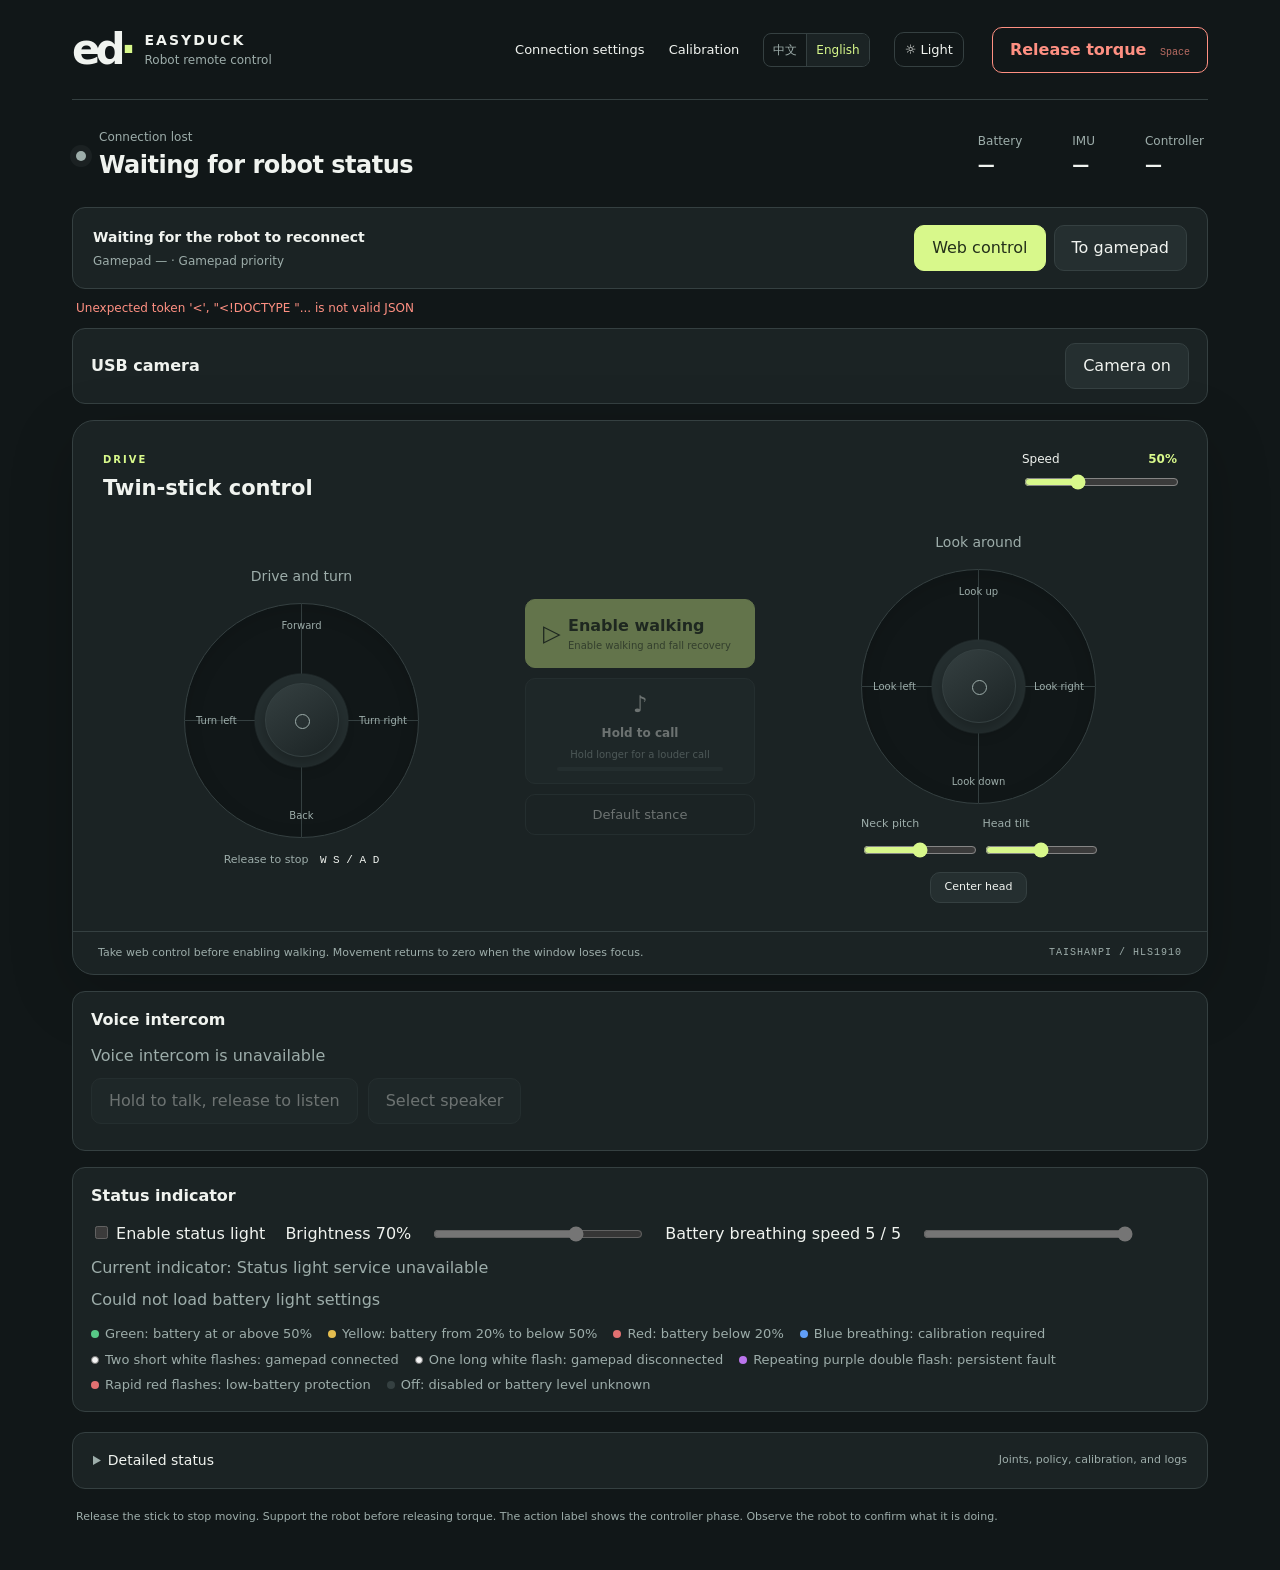
==== commit 2231840c: "feat(web): #261123 新增浏览器 HTTPS 语音对讲" ====
--- a/web/assets/index.html
+++ b/web/assets/index.html
@@ -18,6 +18,22 @@
 <div class="action-area"><button class="drive-button" data-mode="policy"><span class="button-symbol">▷</span><b>开启行走</b><small>启用行走与倒地恢复</small></button><div class="action-grid"><button id="sit" data-skill="sit_toggle" data-model="posture" hidden><span class="button-symbol">↕</span><b>坐下 / 起立</b></button><button id="pick" data-skill="ground_pick" data-model="ground_pick" hidden><span class="button-symbol">⌄</span><b>捡物</b></button><button id="call" aria-pressed="false"><span class="button-symbol">♪</span><b>按住鸣叫</b><small id="call-level">按得越久，叫声越响</small><span class="call-meter" aria-hidden="true"><i></i></span></button></div><button id="default-pose" class="default-pose" data-mode="hold">默认站姿</button></div>
 <div class="stick-area head-area"><h2>头部 · 上下左右看</h2><div class="joy" id="joy-right" role="group" aria-label="头部上下左右摇杆"><div class="knob"></div><span class="axis up">抬头</span><span class="axis down">低头</span><span class="axis left">左看</span><span class="axis right">右看</span></div><div class="head-adjustments"><div class="head-controls" id="head-controls"><label>颈部俯仰<input id="head0" type="range" min="-1" max="1" value="0" step="0.02"></label><label>歪头<input id="head3" type="range" min="-1" max="1" value="0" step="0.02"></label></div><button id="head-zero" class="head-zero">头部回中</button></div></div>
 </div><details class="portrait-adjustments"><summary>头部微调</summary></details><footer class="controller-foot"><span>先接管网页，再开启行走。离开窗口时移动自动归零。</span><span class="mono">TAISHANPI / HLS1910</span></footer>
+</section>
+<section class="card intercom-panel" aria-labelledby="intercom-title">
+<h2 id="intercom-title">语音对讲</h2>
+<p id="intercom-status" role="status"></p>
+<a id="intercom-https" hidden>通过 HTTPS 打开遥控页</a>
+<form id="intercom-login" method="post" class="intercom-actions" hidden>
+<label>账号 <input id="intercom-user" name="username" autocomplete="username" required></label>
+<label>密码 <input id="intercom-password" name="password" type="password" autocomplete="current-password" required></label>
+<button id="intercom-open" type="submit">开启对讲</button>
+</form>
+<div class="intercom-actions">
+<button id="intercom-talk" type="button" disabled>按住说话，松开收听</button>
+<button id="intercom-close" type="button" hidden>关闭对讲</button>
+<button id="intercom-output" type="button" disabled>选择扬声器</button>
+<p id="intercom-output-status" role="status"></p>
+</div>
 </section>
 <section class="card battery-led-panel" aria-labelledby="battery-led-title">
 <h2 id="battery-led-title">状态指示灯</h2>
@@ -96,4 +112,4 @@
   apply();
 }
 </script>
-<script src="i18n.js?v=20261123-appearance"></script><script src="app.js?v=20261123-appearance"></script><script src="camera.js?v=20261120"></script><script src="battery-led.js?v=20261120-state-led"></script></body></html>
+<script src="i18n.js?v=20261123-appearance"></script><script src="app.js?v=20261123-appearance"></script><script src="camera.js?v=20261120"></script><script src="battery-led.js?v=20261120-state-led"></script><script src="intercom.js?v=20261120-speaker-picker"></script></body></html>
--- a/web/assets/style.css
+++ b/web/assets/style.css
@@ -154,6 +154,16 @@
 
 .led-blue{background:#609ef8}.led-white{background:#f4f4f4;border:1px solid #777}.led-purple{background:#bb75ed}
 
+.intercom-panel{margin:16px 0;padding:16px 18px}
+.intercom-panel h2{font-size:16px;margin:0 0 12px}
+.intercom-panel p{margin:8px 0;color:var(--muted)}
+.intercom-panel p:empty{display:none}
+.intercom-actions{display:flex;flex-wrap:wrap;align-items:center;gap:10px;margin:10px 0}
+.intercom-actions [hidden],.intercom-actions[hidden]{display:none}
+.intercom-actions label{display:flex;align-items:center;gap:6px}
+.intercom-actions input{width:min(180px,45vw);padding:6px}
+#intercom-talk{touch-action:none;-webkit-user-select:none;user-select:none;-webkit-touch-callout:none;min-height:44px}
+#intercom-talk.intercom-speaking{background:var(--accent);color:#112426}
 
 .portrait-menu,
 .portrait-adjustments { display: none; }
